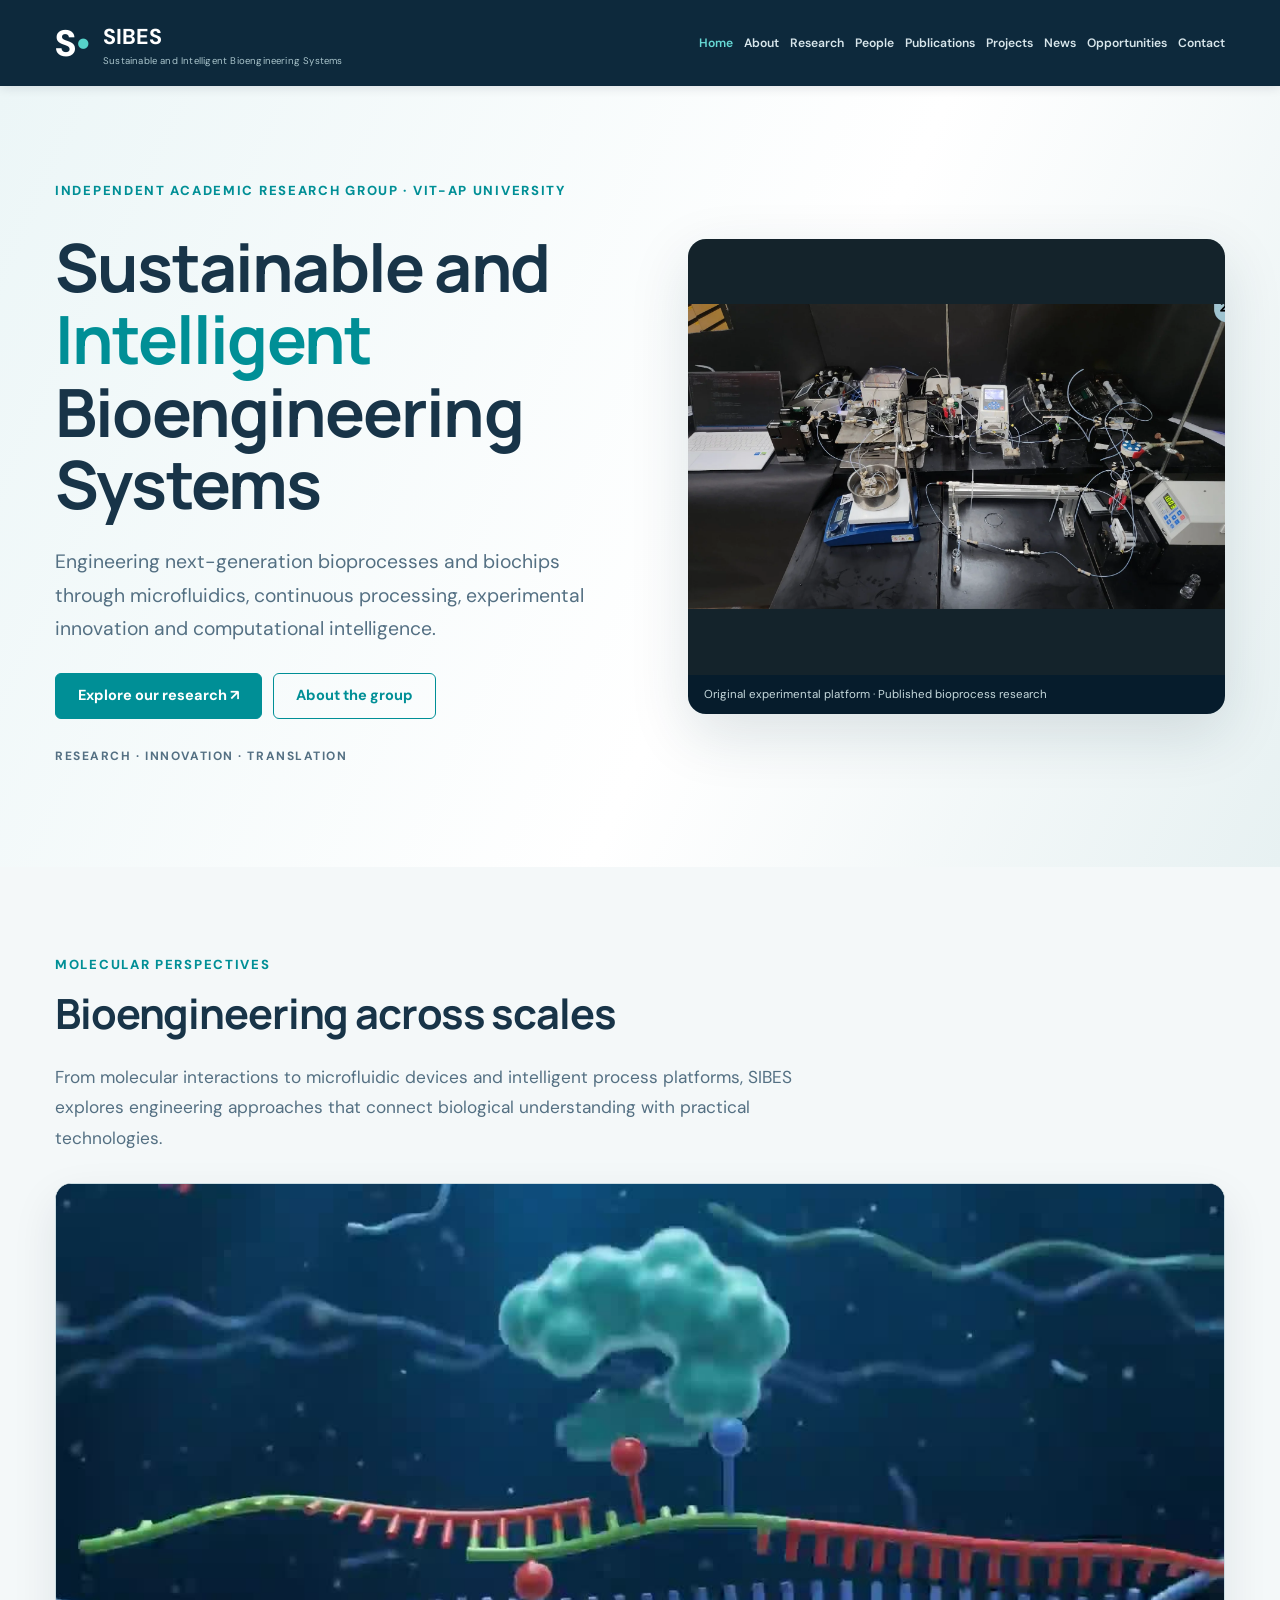
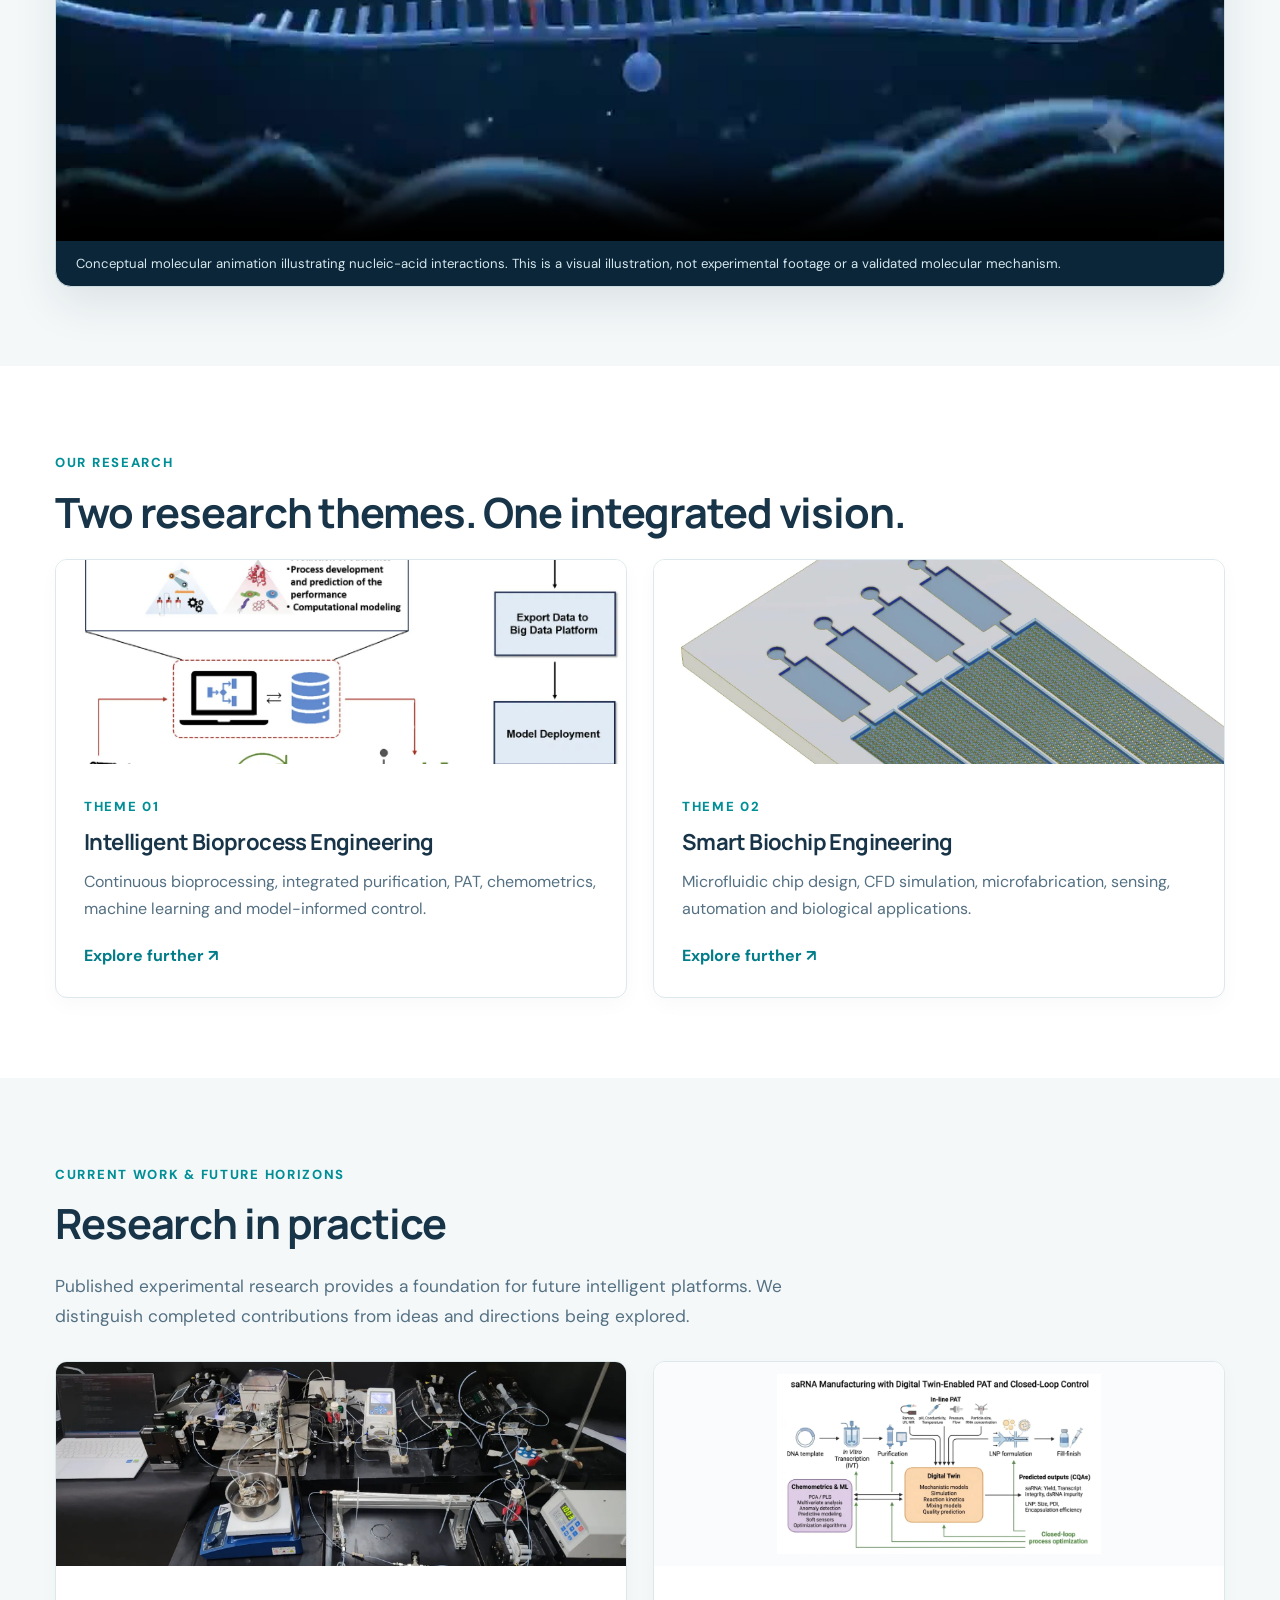
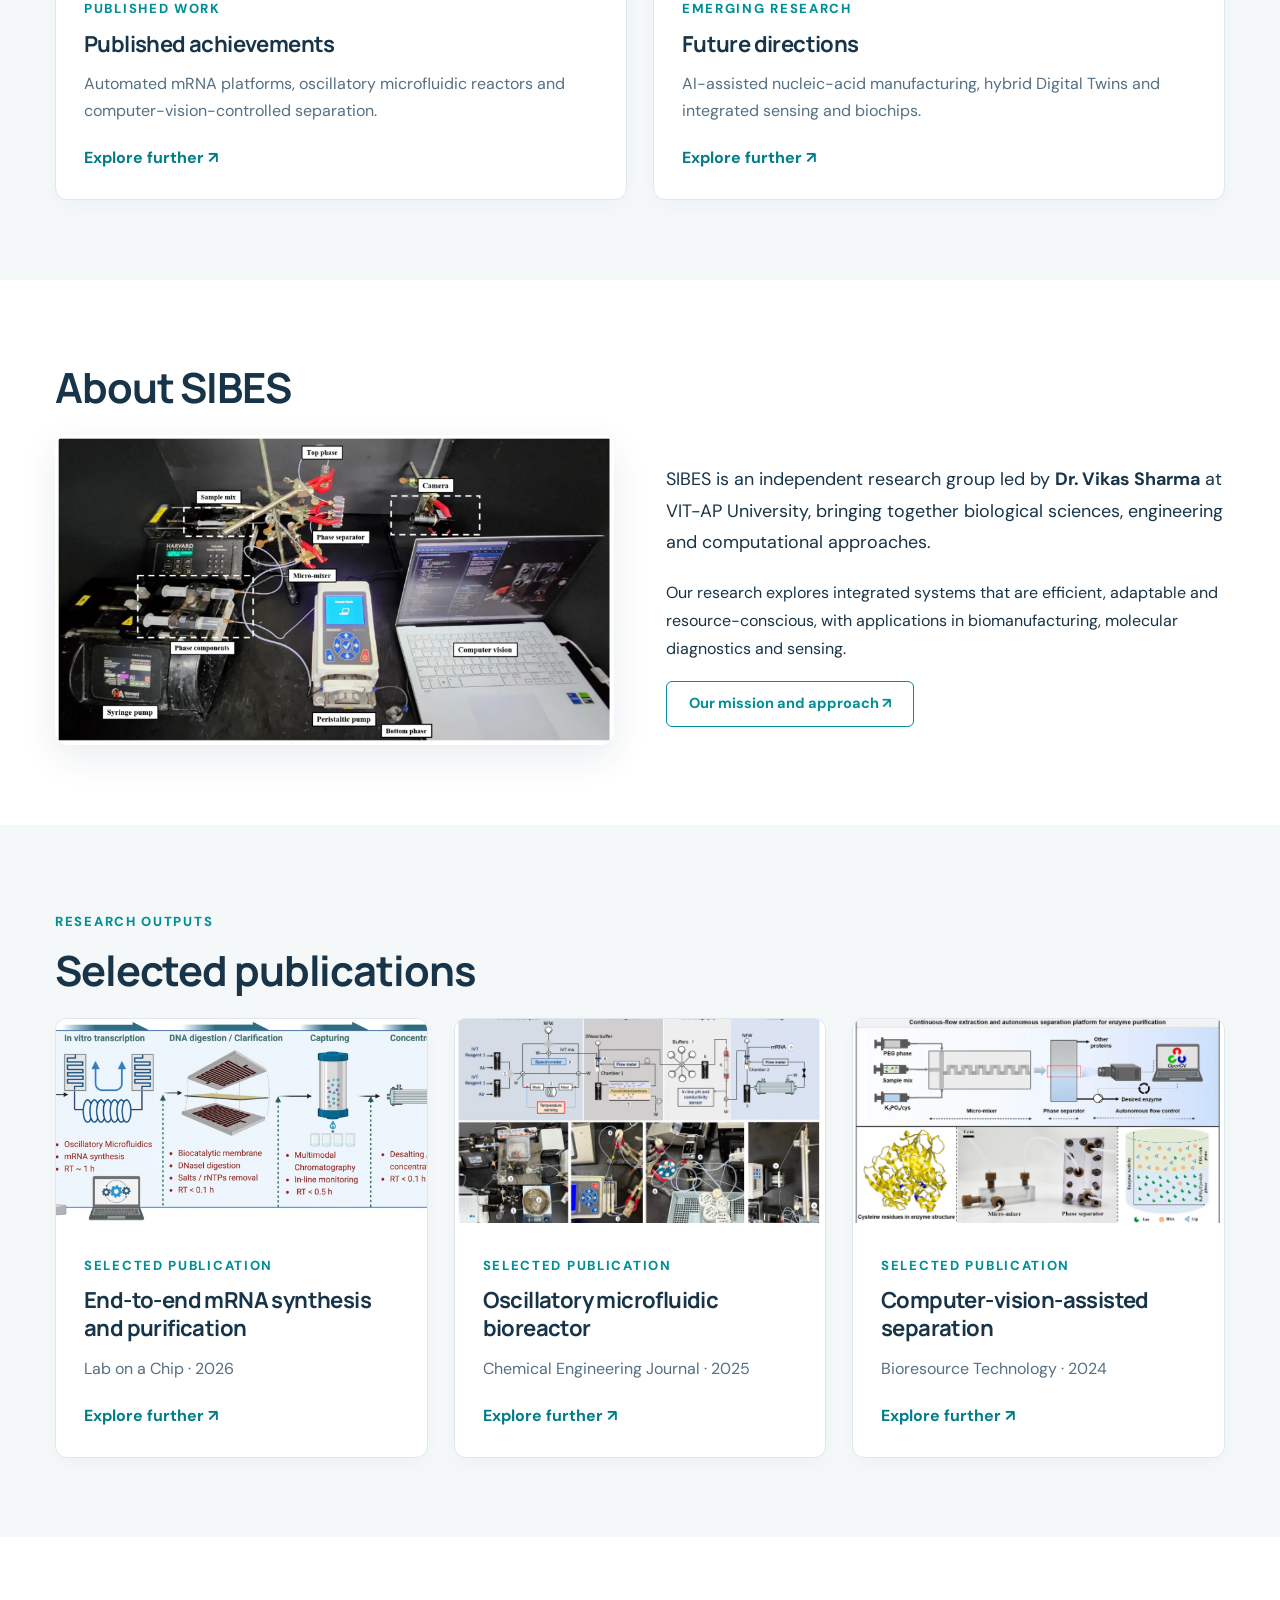
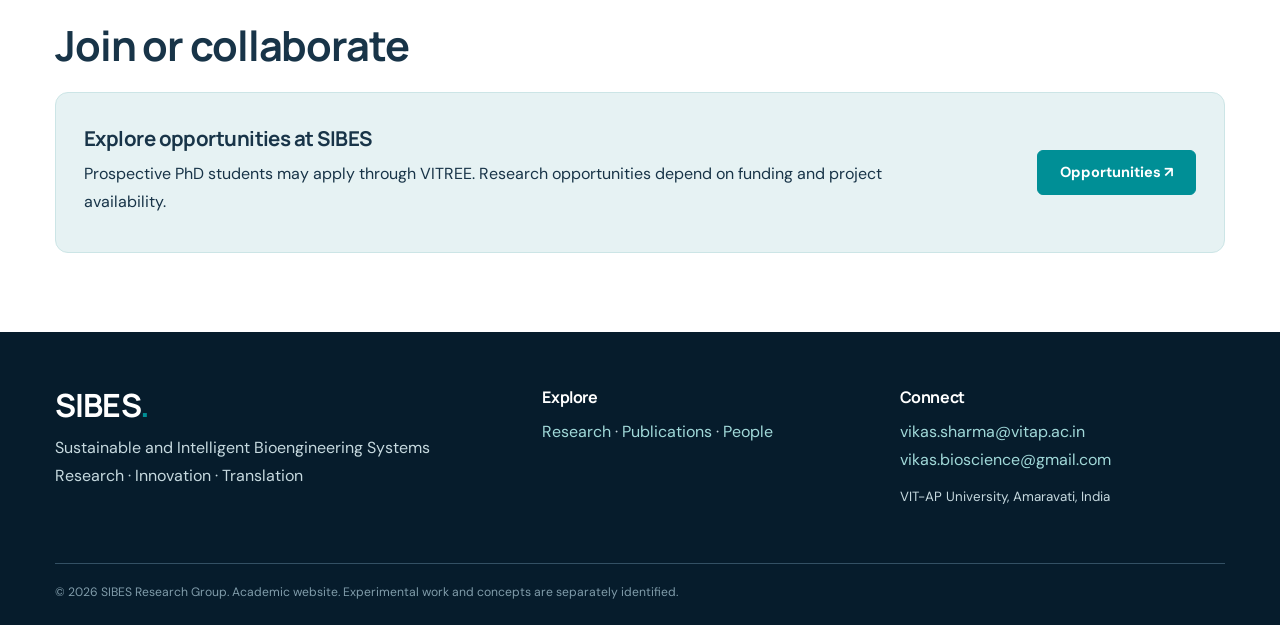
==== index.html @ 605e6f3e "Add SIBES research website" ====
<!DOCTYPE html>

<html lang="en"><head><meta charset="utf-8"/><meta content="width=device-width,initial-scale=1" name="viewport"/><meta content="SIBES research group homepage" name="description"/><meta content="#0d293c" name="theme-color"/><title>Home | SIBES</title><link href="styles.css" rel="stylesheet"/></head><body><header class="site-header"><div class="container top-nav"><a class="brand" href="index.html"><span class="symbol">S<span>•</span></span><span><b>SIBES</b><small>Sustainable and Intelligent Bioengineering Systems</small></span></a><button aria-controls="nav" aria-expanded="false" class="toggle" type="button">☰ <span class="sr-only">Menu</span></button><nav id="nav"><a class="active" href="index.html">Home</a><a class="" href="about.html">About</a><a class="" href="research.html">Research</a><a class="" href="people.html">People</a><a class="" href="publications.html">Publications</a><a class="" href="projects.html">Projects</a><a class="" href="news.html">News</a><a class="" href="opportunities.html">Opportunities</a><a class="" href="contact.html">Contact</a></nav></div></header><main><section class="hero"><div class="container hero-grid"><div><p class="eyebrow">Independent academic research group · VIT-AP University</p><h1>Sustainable and <span class="teal">Intelligent</span> Bioengineering Systems</h1><p class="lead">Engineering next-generation bioprocesses and biochips through microfluidics, continuous processing, experimental innovation and computational intelligence.</p><div class="actions"><a class="button" href="research.html">Explore our research ↗</a><a class="button outline" href="about.html">About the group</a></div><p class="microline">RESEARCH · INNOVATION · TRANSLATION</p></div><figure><img alt="Actual automated microfluidic mRNA manufacturing platform and laboratory equipment" loading="lazy" src="assets/original-experimental-platform.webp"/><figcaption>Original experimental platform · Published bioprocess research</figcaption></figure></div></section><section aria-labelledby="molecular-video-title" class="section video-section"><div class="container"><div class="video-copy"><p class="eyebrow">MOLECULAR PERSPECTIVES</p><h2 id="molecular-video-title">Bioengineering across scales</h2><p class="section-intro">From molecular interactions to microfluidic devices and intelligent process platforms, SIBES explores engineering approaches that connect biological understanding with practical technologies.</p></div><figure class="video-figure"><video aria-label="Molecular animation illustrating interacting nucleic-acid strands" autoplay="" controls="" loop="" muted="" playsinline="" poster="assets/sibes-video-poster.jpg" preload="metadata"><source src="assets/sibes-molecular-animation.mp4" type="video/mp4"/>Your browser does not support embedded video. <a href="assets/sibes-molecular-animation.mp4">Watch the video file</a>.</video><figcaption>Conceptual molecular animation illustrating nucleic-acid interactions. This is a visual illustration, not experimental footage or a validated molecular mechanism.</figcaption></figure></div></section><section class="section"><div class="container"><p class="eyebrow">OUR RESEARCH</p><h2>Two research themes. One integrated vision.</h2><div class="card-grid two"><article class="feature-card"><img alt="Real fabricated microfluidic mixing device for integrated processing" loading="lazy" src="assets/fabricated-mixer.webp"/><div class="pad"><span class="eyebrow">THEME 01</span><h3>Intelligent Bioprocess Engineering</h3><p>Continuous bioprocessing, integrated purification, PAT, chemometrics, machine learning and model-informed control.</p><a class="text-link" href="theme-bioprocess.html">Explore further ↗</a></div></article><article class="feature-card"><img alt="Smart Biochip Engineering" class="" loading="lazy" src="assets/cad-close.webp"/><div class="pad"><span class="eyebrow">THEME 02</span><h3>Smart Biochip Engineering</h3><p>Microfluidic chip design, CFD simulation, microfabrication, sensing, automation and biological applications.</p><a class="text-link" href="theme-biochip.html">Explore further ↗</a></div></article></div></div></section><section class="section"><div class="container"><p class="eyebrow">CURRENT WORK &amp; FUTURE HORIZONS</p><h2>Research in practice</h2><p class="section-intro">Published experimental research provides a foundation for future intelligent platforms. We distinguish completed contributions from ideas and directions being explored.</p><div class="card-grid two"><article class="feature-card"><img alt="Published achievements" class="" loading="lazy" src="assets/real-full.webp"/><div class="pad"><span class="eyebrow">PUBLISHED WORK</span><h3>Published achievements</h3><p>Automated mRNA platforms, oscillatory microfluidic reactors and computer-vision-controlled separation.</p><a class="text-link" href="projects.html#achievements">Explore further ↗</a></div></article><article class="feature-card"><img alt="Original research vision: nucleic acid manufacturing integrated with PAT, chemometrics and digital-twin modelling" loading="lazy" src="assets/research-direction-reference.webp"/><div class="pad"><span class="eyebrow">EMERGING RESEARCH</span><h3>Future directions</h3><p>AI-assisted nucleic-acid manufacturing, hybrid Digital Twins and integrated sensing and biochips.</p><a class="text-link" href="projects.html#directions">Explore further ↗</a></div></article></div></div></section><section class="section"><div class="container"><h2>About SIBES</h2><div class="split"><img alt="Authentic experimental integrated bioprocessing platform" class="" loading="lazy" src="assets/research-real.webp"/><div><p class="intro">SIBES is an independent research group led by <strong>Dr. Vikas Sharma</strong> at VIT-AP University, bringing together biological sciences, engineering and computational approaches.</p><p>Our research explores integrated systems that are efficient, adaptable and resource-conscious, with applications in biomanufacturing, molecular diagnostics and sensing.</p><a class="button outline" href="about.html">Our mission and approach ↗</a></div></div></div></section><section class="section"><div class="container"><p class="eyebrow">RESEARCH OUTPUTS</p><h2>Selected publications</h2><div class="card-grid three"><article class="feature-card"><img alt="End-to-end mRNA synthesis and purification" class="" loading="lazy" src="assets/paper-mrna.webp"/><div class="pad"><span class="eyebrow">SELECTED PUBLICATION</span><h3>End-to-end mRNA synthesis and purification</h3><p>Lab on a Chip · 2026</p><a class="text-link" href="publications.html">Explore further ↗</a></div></article><article class="feature-card"><img alt="Oscillatory microfluidic bioreactor" class="" loading="lazy" src="assets/paper-amo.webp"/><div class="pad"><span class="eyebrow">SELECTED PUBLICATION</span><h3>Oscillatory microfluidic bioreactor</h3><p>Chemical Engineering Journal · 2025</p><a class="text-link" href="publications.html">Explore further ↗</a></div></article><article class="feature-card"><img alt="Computer-vision-assisted separation" class="" loading="lazy" src="assets/paper-separation.webp"/><div class="pad"><span class="eyebrow">SELECTED PUBLICATION</span><h3>Computer-vision-assisted separation</h3><p>Bioresource Technology · 2024</p><a class="text-link" href="publications.html">Explore further ↗</a></div></article></div></div></section><section class="section"><div class="container"><h2>Join or collaborate</h2><div class="callout"><div><h3>Explore opportunities at SIBES</h3><p>Prospective PhD students may apply through VITREE. Research opportunities depend on funding and project availability.</p></div><a class="button" href="opportunities.html">Opportunities ↗</a></div></div></section></main><footer><div class="container footer-grid"><div><h2>SIBES<span class="teal">.</span></h2><p>Sustainable and Intelligent Bioengineering Systems<br/>Research · Innovation · Translation</p></div><div><h4>Explore</h4><p><a href="research.html">Research</a> · <a href="publications.html">Publications</a> · <a href="people.html">People</a></p></div><div><h4>Connect</h4><a href="mailto:vikas.sharma@vitap.ac.in">vikas.sharma@vitap.ac.in</a><br/><a href="mailto:vikas.bioscience@gmail.com">vikas.bioscience@gmail.com</a><p><small>VIT-AP University, Amaravati, India</small></p></div></div><div class="container legal">© 2026 SIBES Research Group. Academic website. Experimental work and concepts are separately identified.</div></footer><script src="script.js"></script></body></html>
---- styles.css ----
@import url('https://fonts.googleapis.com/css2?family=DM+Sans:wght@400;500;600;700&family=Manrope:wght@400;500;600;700;800&display=swap');
:root{--navy:#0d293c;--deep:#061c2c;--teal:#008f96;--aqua:#64d2d2;--ink:#183448;--mute:#547083;--line:#dce8ec;--cloud:#eef5f6;--paper:#fff}*{box-sizing:border-box}html{scroll-behavior:smooth}body{margin:0;background:white;color:var(--ink);font-family:'DM Sans',Arial,sans-serif;line-height:1.68}h1,h2,h3,h4{font-family:'Manrope',Arial,sans-serif;line-height:1.18;letter-spacing:-.035em}h1{font-size:clamp(2.65rem,5.2vw,5.5rem);margin:.45em 0 .36em}h2{font-size:clamp(2rem,3.25vw,3.4rem);margin:.1em 0 .65em}h3{font-size:1.28rem}p{margin:.5em 0 1.25em}a{color:#007d89;text-decoration:none}a:hover{text-decoration:underline}img{max-width:100%;display:block}figure{margin:0}.container{width:min(1170px,calc(100% - 44px));margin:auto}.teal{color:var(--teal)}.eyebrow{color:var(--teal);font-size:.75rem;letter-spacing:.15em;text-transform:uppercase;font-weight:800}.site-header{background:var(--navy);position:sticky;top:0;z-index:20;box-shadow:0 2px 10px #091f2e1c}.top-nav{display:flex;align-items:center;justify-content:space-between;gap:18px;min-height:80px}.brand{display:flex;align-items:center;gap:12px;color:#fff;white-space:nowrap}.brand b{font-size:1.35rem}.brand small{display:block;font-size:.54rem;letter-spacing:.1em;color:#aac5cc}.symbol{font-size:2.3rem;font-weight:800;line-height:1}.symbol span{color:#56d2c9}.top-nav nav{display:flex;align-items:center;gap:15px;flex-wrap:wrap}.top-nav nav a{color:#d8e6eb;font-size:.79rem;font-weight:600}.top-nav nav a:hover,.top-nav nav a.active{color:#67dad6;text-decoration:none}.toggle{display:none;background:transparent;color:white;border:1px solid #56707b;border-radius:5px;padding:5px 10px;font-size:1.2rem}.sr-only{position:absolute;clip:rect(0,0,0,0);width:1px;height:1px}.hero{padding:78px 0 82px;background:linear-gradient(115deg,#ecf6f7 0%,white 58%,#e7f1f2 100%)}.hero-grid{display:grid;grid-template-columns:1.08fr 1fr;align-items:center;gap:52px}.hero .lead{font-size:1.16rem;color:var(--mute)}.hero figure{border-radius:18px;overflow:hidden;box-shadow:0 20px 60px #10334722;background:#dce9eb}.hero figure img{width:100%;height:410px;object-fit:cover}.hero figcaption{background:var(--deep);color:#c5d8dc;font-size:.72rem;padding:10px 16px}.actions{display:flex;gap:11px;flex-wrap:wrap;margin:27px 0}.button{display:inline-block;background:var(--teal);border:1.5px solid var(--teal);color:#fff;padding:12px 22px;border-radius:6px;font-weight:700;font-size:.91rem}.button:hover{background:#08777c;color:white;text-decoration:none}.button.outline{background:transparent;color:var(--teal)}.microline{color:var(--mute);font-size:.75rem;letter-spacing:.13em;font-weight:700}.page-heading{padding:68px 0 75px;background:linear-gradient(115deg,#102e43,#0c4856);color:white}.page-heading .eyebrow{color:#78d5d4}.page-heading h1{max-width:990px;font-size:clamp(2.65rem,4.5vw,4.5rem);margin:.25em 0}.page-heading p{font-size:1.1rem;max-width:790px;color:#c9dde5}.section{padding:78px 0}.section:nth-of-type(even){background:#f4f8f9}.section-intro{font-size:1.1rem;max-width:840px;color:var(--mute);margin-top:-18px;margin-bottom:30px}.card-grid{display:grid;grid-template-columns:repeat(3,1fr);gap:23px}.card-grid.two{grid-template-columns:repeat(2,1fr)}.feature-card{border:1px solid var(--line);border-radius:12px;background:white;overflow:hidden;box-shadow:0 7px 20px #0d293c07;transition:transform .2s,box-shadow .2s}.feature-card:hover{transform:translateY(-2px);box-shadow:0 10px 25px #0d293c15}.feature-card>img{height:204px;width:100%;object-fit:cover;background:#dfecee}.feature-card .pad{padding:22px}.feature-card h3{margin:9px 0 9px}.feature-card p{color:var(--mute);font-size:.94rem}.text-link{font-weight:700}.split{display:grid;grid-template-columns:1fr 1fr;gap:43px;align-items:start}.split>img{width:100%;border-radius:14px;max-height:460px;object-fit:cover;box-shadow:0 12px 36px #102c4017}.intro{font-size:1.12rem;line-height:1.78}.flow{display:grid;grid-template-columns:repeat(5,minmax(0,1fr));gap:10px;margin:28px 0}.flow-step{background:#eaf4f5;border:1px solid #cde3e5;padding:18px 14px;border-radius:10px;min-height:167px}.flow-step span{display:block;color:var(--teal);font-size:1.35rem;font-weight:800}.flow-step strong{display:block;font-size:.91rem;line-height:1.3;margin:8px 0}.flow-step small{color:var(--mute);display:block;font-size:.77rem;line-height:1.45}.caption-note{font-size:.85rem;color:var(--mute)}.framework{border:1px solid #d5e9ea;border-radius:16px;background:white;padding:34px;max-width:1030px;margin:30px auto;text-align:center}.framework-head{background:var(--navy);color:white;padding:21px;border-radius:9px;font-size:1.15rem;font-weight:800}.framework-branches{display:grid;grid-template-columns:1fr 1fr;gap:18px;margin:22px 0 0}.framework-branches a{display:block;padding:23px;background:#eaf5f6;border-radius:9px;color:var(--ink);border:1px solid #d2e5e6}.framework-branches b,.framework-branches small,.framework-center small{display:block}.framework-branches small{color:var(--mute);font-size:.79rem;margin-top:6px}.framework-arrow{font-size:2rem;color:var(--teal);line-height:1.45}.framework-center{padding:18px;background:#e9f5f6;border:1px solid #c4e5e5;border-radius:8px;font-weight:800}.framework-center small{font-weight:400;color:var(--mute)}.framework-bottom{background:#dff1ed;padding:20px 10px;border-radius:8px;color:#155e60;font-weight:700}.framework-bottom span{color:#3aa4a5;padding:0 10px}.profile{display:grid;grid-template-columns:270px 1fr;gap:36px;align-items:start;padding:25px;background:#f1f7f7;border:1px solid var(--line);border-radius:14px}.profile>img{width:100%;border-radius:8px}.profile h3{font-size:2rem;margin:.3em 0}.role{font-weight:700;color:#416272}.publication{display:grid;grid-template-columns:300px 1fr;gap:25px;align-items:center;padding:25px 0;border-bottom:1px solid var(--line)}.publication>img{width:100%;height:200px;object-fit:contain;background:#f2f6f6;border-radius:9px}.publication h3{margin:.4em 0}.publication p{color:var(--mute)}.notice{margin:30px 0;background:#eef6f7;border-left:4px solid var(--teal);padding:20px;font-size:.9rem}.callout{background:#e6f2f3;border:1px solid #cce5e6;border-radius:13px;padding:28px;display:flex;justify-content:space-between;align-items:center;gap:24px}.callout h3{margin:.2em 0}.callout p{margin:.5em 0}.contact-grid{display:grid;grid-template-columns:1fr 1fr;gap:60px}footer{background:var(--deep);color:#c6d9df;padding:54px 0 22px}.footer-grid{display:grid;grid-template-columns:1.4fr 1fr 1fr;gap:32px}.footer-grid h2{font-size:2rem;color:white;margin:0}.footer-grid h4{color:white;margin:.1em 0 12px}.footer-grid a{color:#a1d9d9}.legal{border-top:1px solid #335064;margin-top:35px;padding-top:18px;font-size:.76rem;color:#809caa}@media(max-width:1020px){.top-nav nav{gap:9px}.top-nav nav a{font-size:.68rem}}@media(max-width:800px){.toggle{display:block}.top-nav nav{display:none;position:absolute;top:80px;left:0;right:0;background:var(--navy);padding:18px 24px;box-shadow:0 16px 22px #11263745;flex-direction:column;align-items:flex-start}.top-nav nav.open{display:flex}.top-nav nav a{font-size:1rem}.hero-grid,.split,.profile,.contact-grid{grid-template-columns:1fr}.hero figure img{height:310px}.card-grid,.card-grid.two{grid-template-columns:1fr 1fr}.flow{grid-template-columns:repeat(2,minmax(0,1fr))}.footer-grid{grid-template-columns:1fr 1fr}.publication{grid-template-columns:200px 1fr}}@media(max-width:550px){.container{width:min(100% - 30px,1170px)}.section{padding:50px 0}.hero{padding:44px 0}.card-grid,.card-grid.two,.framework-branches,.footer-grid,.publication{grid-template-columns:1fr}.publication>img{height:220px}.flow{grid-template-columns:1fr}.flow-step{min-height:auto}.callout{flex-direction:column;align-items:flex-start}.framework{padding:15px}.page-heading{padding:46px 0}}

/* Homepage molecular animation */
.video-section{background:#f0f6f8}.video-copy{max-width:760px}.video-copy .section-intro{max-width:760px}.video-figure{margin:26px 0 0;background:#0b2539;border:1px solid #cbdce1;border-radius:16px;overflow:hidden;box-shadow:0 18px 45px #0b253918}.video-figure video{display:block;width:100%;height:auto;aspect-ratio:16/9;background:#082034;object-fit:contain}.video-figure figcaption{padding:12px 20px;color:#d5e8ed;font-size:.82rem;line-height:1.6}

/* V2 refinement: clear, responsive technical diagrams and uncropped portrait faces */
.brand{white-space:normal;min-width:255px}.brand small{max-width:255px;font-size:.62rem;line-height:1.35;letter-spacing:.012em}.top-nav{gap:12px}.top-nav nav{gap:11px}.top-nav nav a{font-size:.76rem}
.feature-card>img[src$=".svg"]{object-fit:contain;padding:10px;background:#f6fbfc}.hero figure img[src$=".svg"]{object-fit:contain;background:#f6fbfc}.split>img[src$=".svg"]{object-fit:contain;max-height:none;background:#f6fbfc;box-shadow:none}.feature-card:has(img[src*="raman.webp"]) img,.feature-card:has(img[src*="shraddha.webp"]) img,.feature-card:has(img[src*="digvijay.webp"]) img,.feature-card:has(img[src*="vasanth.webp"]) img,.feature-card:has(img[src*="kim.webp"]) img,.feature-card:has(img[src*="lee.webp"]) img{object-fit:cover;object-position:center 18%;background:#eef4f6;height:320px;padding:0}.profile>img{object-fit:cover;object-position:center 12%;background:#eaf1f3;max-height:430px;min-height:360px;border:1px solid #d7e4e8}.diagram-image{width:100%;height:320px;object-fit:contain;background:#f8fbfc;padding:12px}@media(max-width:1050px){.top-nav nav{gap:7px}.top-nav nav a{font-size:.69rem}}@media(max-width:800px){.brand small{max-width:270px}}

/* Review refinement: original imagery, legible diagrams, no generated artwork */
.flow{grid-template-columns:repeat(auto-fit,minmax(205px,1fr));gap:16px}
.flow-step{min-height:190px;padding:24px 22px}
.flow-step strong{font-size:1.22rem;line-height:1.35}
.flow-step small{font-size:1rem;line-height:1.6}
.framework-head{font-size:1.4rem}.framework-branches a{font-size:1.12rem}
.framework-branches small,.framework-center small{font-size:.98rem}
.hero figure img{object-fit:contain;background:#14232b}
.feature-card>img[src$="research-direction-reference.webp"]{object-fit:contain;background:#f9fbfc;padding:12px}
.original-research-figure{margin:24px 0 40px;background:#f7fafb;border:1px solid #dbeaec;padding:18px;border-radius:14px}
.original-research-figure img{display:block;width:100%;height:auto;object-fit:contain}
.original-research-figure figcaption{font-size:.91rem;color:#547083;margin-top:12px}
@media(max-width:800px){.flow{grid-template-columns:repeat(2,minmax(0,1fr))}}
@media(max-width:550px){.flow{grid-template-columns:1fr}.hero figure img{height:auto;min-height:210px}}

.project-figure-grid{display:grid;grid-template-columns:1.15fr .85fr;gap:24px;align-items:start;margin-top:22px}.mini-figure-card{background:white;border:1px solid var(--line);border-radius:12px;overflow:hidden;box-shadow:0 7px 20px #0d293c07}.mini-figure-card img{width:100%;height:100%;object-fit:contain;background:#f8fbfc;padding:14px}.mini-figure-card .pad{padding:18px}.mini-figure-card h3{margin:.2em 0 .5em;font-size:1.18rem}.mini-figure-card p{color:var(--mute);font-size:.94rem}.original-research-figure{background:white;border:1px solid var(--line);border-radius:14px;overflow:hidden;box-shadow:0 7px 20px #0d293c07}.original-research-figure img{width:100%;height:auto;max-height:560px;object-fit:contain;background:#f9fbfc;padding:10px}.original-research-figure figcaption{padding:14px 18px;color:var(--mute);font-size:.9rem}.feature-card>img[src$="mrna-construct-reference.webp"],.feature-card>img[src$="future-directions.svg"],.feature-card>img[src$="phd-research-pathways.svg"]{object-fit:contain;background:#f8fbfc;padding:12px}.feature-card.tight-copy .pad{padding-top:18px}.feature-card.tight-copy h3{font-size:1.5rem;line-height:1.2}.feature-card.tight-copy p{font-size:.98rem;line-height:1.65}@media(max-width:800px){.project-figure-grid{grid-template-columns:1fr}.diagram-image{height:260px}.feature-card:has(img[src*="raman.webp"]) img,.feature-card:has(img[src*="shraddha.webp"]) img,.feature-card:has(img[src*="digvijay.webp"]) img,.feature-card:has(img[src*="vasanth.webp"]) img,.feature-card:has(img[src*="kim.webp"]) img,.feature-card:has(img[src*="lee.webp"]) img{height:280px}}


/* SIBES V2: typography, whitespace and responsive refinements */
:root{--content-narrow:75ch}
body{font-size:16px;line-height:1.7;-webkit-font-smoothing:antialiased;text-rendering:optimizeLegibility}
h1,h2,h3,h4{overflow-wrap:break-word;letter-spacing:-.027em}
h1{line-height:1.09}h2{line-height:1.2;margin-bottom:.56em}h3{line-height:1.28}
p{max-width:var(--content-narrow);line-height:1.75;margin:.6em 0 1.12em}
.section{padding:clamp(56px,6.2vw,86px) 0}
.section>.container>h2{margin-bottom:.52em}
.section-intro{margin-top:0;line-height:1.75;max-width:800px;font-size:1.08rem}
.intro{font-size:1.12rem;line-height:1.76}
.eyebrow{font-size:.82rem;letter-spacing:.13em;line-height:1.5}
.page-heading{padding:clamp(58px,7vw,84px) 0}
.page-heading h1{max-width:1000px;line-height:1.09}
.page-heading p{font-size:1.18rem;line-height:1.65}
.hero{padding:clamp(54px,6.8vw,90px) 0}
.hero-grid{gap:clamp(28px,4.2vw,62px)}
.hero .lead{font-size:1.21rem;line-height:1.75;max-width:640px}
.hero figure img{height:clamp(340px,34vw,470px)}
.card-grid{gap:clamp(18px,2vw,28px)}
.feature-card .pad{padding:clamp(22px,2.25vw,28px)}
.feature-card h3{font-size:1.38rem;margin:8px 0 12px}
.feature-card p{font-size:1rem;line-height:1.7;margin:.3em 0 1em}
.feature-card .text-link{display:inline-block;margin-top:4px}
.split{gap:clamp(28px,4vw,54px);align-items:center}
.flow{gap:14px;margin:30px 0}
.flow-step{min-height:175px;padding:21px 17px}
.flow-step strong{font-size:1.13rem;letter-spacing:-.015em}
.flow-step small{font-size:.94rem;line-height:1.6}
.framework{padding:clamp(22px,3.4vw,40px)}
.profile{gap:clamp(24px,3.5vw,44px);padding:clamp(22px,3vw,34px)}
.profile h3{font-size:clamp(1.65rem,2.6vw,2.2rem)}
.profile>img{width:100%;height:360px;min-height:0;max-height:none;object-fit:cover;object-position:center 12%}
.publication{gap:clamp(22px,3vw,34px);padding:30px 0}
.publication h3{font-size:1.36rem}
.button{line-height:1.35;min-height:44px;display:inline-flex;align-items:center;justify-content:center}
.top-nav{min-height:86px}
.top-nav nav a{padding:8px 0;white-space:nowrap}
.brand{flex-shrink:0}
.brand small{font-size:.60rem;letter-spacing:.02em;line-height:1.25;white-space:normal;max-width:295px}
.toggle{min-width:45px;min-height:45px;cursor:pointer}
a:focus-visible,button:focus-visible{outline:3px solid #49c9ce;outline-offset:3px}
.video-figure video{max-height:700px}
.original-research-figure img{max-height:none;object-fit:contain}
/* Larger presentation of the Theme 2 explanatory illustration; no tiny thumbnail. */
.feature-card>img.diagram-image{height:310px;object-fit:contain;padding:5px;background:#f7fbfc}
/* Portraits occupy the full card width without internal whitespace. */
.feature-card:has(img[src*="raman.webp"]) img,
.feature-card:has(img[src*="shraddha.webp"]) img,
.feature-card:has(img[src*="digvijay.webp"]) img,
.feature-card:has(img[src*="vasanth.webp"]) img,
.feature-card:has(img[src*="kim.webp"]) img,
.feature-card:has(img[src*="lee.webp"]) img{height:350px;width:100%;padding:0;object-fit:cover;object-position:center 15%}
@media(max-width:1120px){
  .top-nav{min-height:82px;gap:12px}
  .brand small{max-width:240px}
  .top-nav nav{gap:9px}
  .top-nav nav a{font-size:.73rem}
}
@media(max-width:950px){
  .toggle{display:block;flex-shrink:0}
  .top-nav nav{display:none;position:absolute;top:100%;left:0;right:0;background:#0d293c;padding:14px max(22px,calc((100% - 1170px)/2));box-shadow:0 18px 25px #041d2a40;flex-direction:column;align-items:stretch;gap:0}
  .top-nav nav.open{display:flex}
  .top-nav nav a{display:block;font-size:1rem;padding:13px 10px;border-bottom:1px solid #ffffff1a;min-height:45px}
  .hero-grid{grid-template-columns:1fr 1fr;gap:26px}
  .hero figure img{height:340px}
  .card-grid{grid-template-columns:repeat(2,minmax(0,1fr))}
  .flow{grid-template-columns:repeat(2,minmax(0,1fr))}
  .feature-card>img.diagram-image{height:280px}
}
@media(max-width:700px){
  .container{width:calc(100% - 36px)}
  .hero-grid,.split,.profile,.contact-grid,.publication{grid-template-columns:1fr}
  .hero{padding:48px 0 52px}
  .hero h1{font-size:clamp(2.6rem,9vw,4rem)}
  .hero figure img{height:auto;aspect-ratio:16/10;object-fit:cover}
  .section{padding:54px 0}
  .page-heading{padding:50px 0 55px}
  .page-heading h1{font-size:clamp(2.35rem,8vw,3.4rem)}
  .page-heading p{font-size:1.07rem}
  .card-grid,.card-grid.two{grid-template-columns:1fr}
  .feature-card>img{height:230px}
  .feature-card>img.diagram-image{height:auto;max-height:320px;min-height:200px}
  .feature-card:has(img[src*="raman.webp"]) img,
  .feature-card:has(img[src*="shraddha.webp"]) img,
  .feature-card:has(img[src*="digvijay.webp"]) img,
  .feature-card:has(img[src*="vasanth.webp"]) img,
  .feature-card:has(img[src*="kim.webp"]) img,
  .feature-card:has(img[src*="lee.webp"]) img{height:clamp(300px,72vw,440px)}
  .profile>img{height:auto;max-height:460px;width:100%;object-fit:contain;background:#edf3f5}
  .flow{grid-template-columns:1fr;gap:12px}
  .flow-step{min-height:0;padding:20px 22px}
  .flow-step strong{font-size:1.2rem}
  .flow-step small{font-size:1rem}
  .framework-branches,.footer-grid,.publication,.project-figure-grid{grid-template-columns:1fr}
  .publication>img{height:auto;max-height:250px;object-fit:contain}
  .callout{flex-direction:column;align-items:flex-start}
  .callout .button{width:100%}
  .actions .button{flex:1 1 185px}
  .video-figure figcaption{font-size:.89rem}
}
@media(max-width:390px){
  .container{width:calc(100% - 28px)}
  .brand{gap:7px}
  .brand b{font-size:1.18rem}
  .brand small{font-size:.53rem;max-width:185px}
  .symbol{font-size:2rem}
  .hero h1{font-size:2.35rem}
  h2{font-size:2rem}
  .feature-card .pad{padding:20px}
}
@media(prefers-reduced-motion:reduce){html{scroll-behavior:auto}.feature-card{transition:none}}
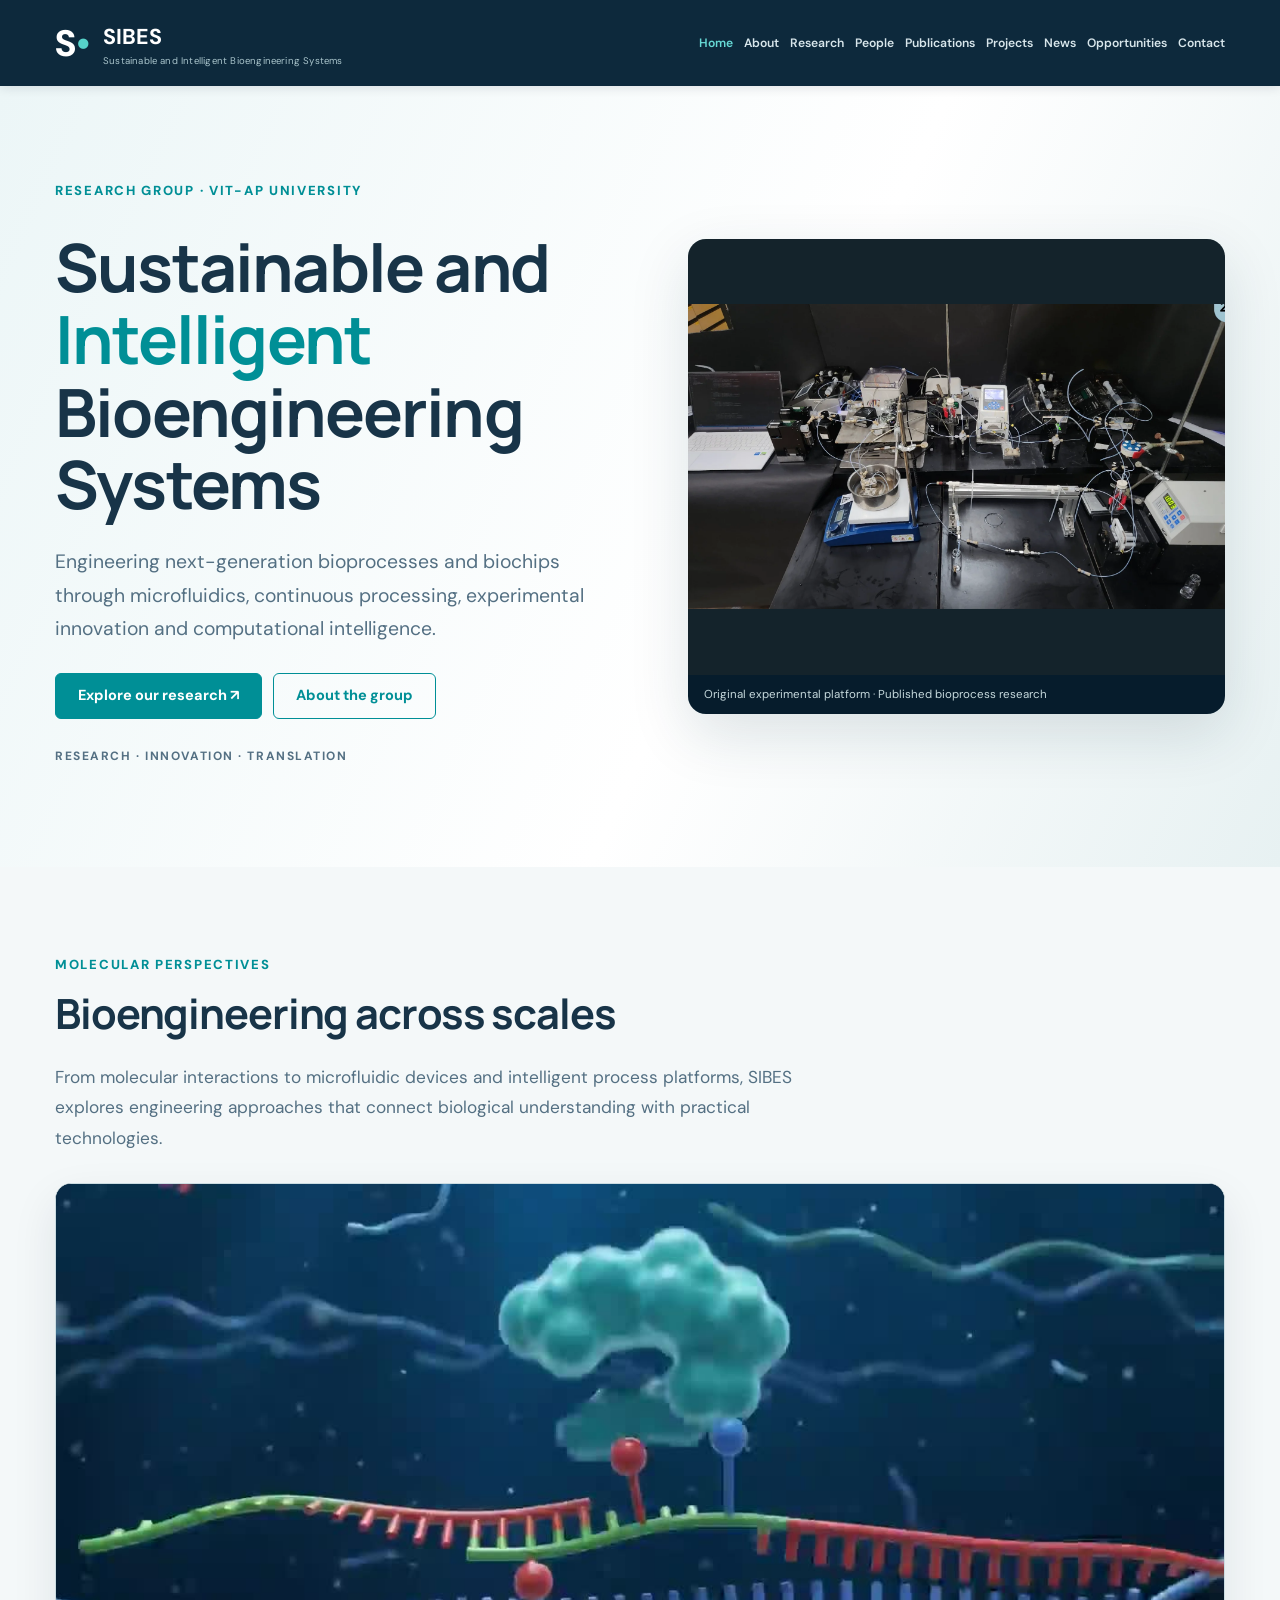
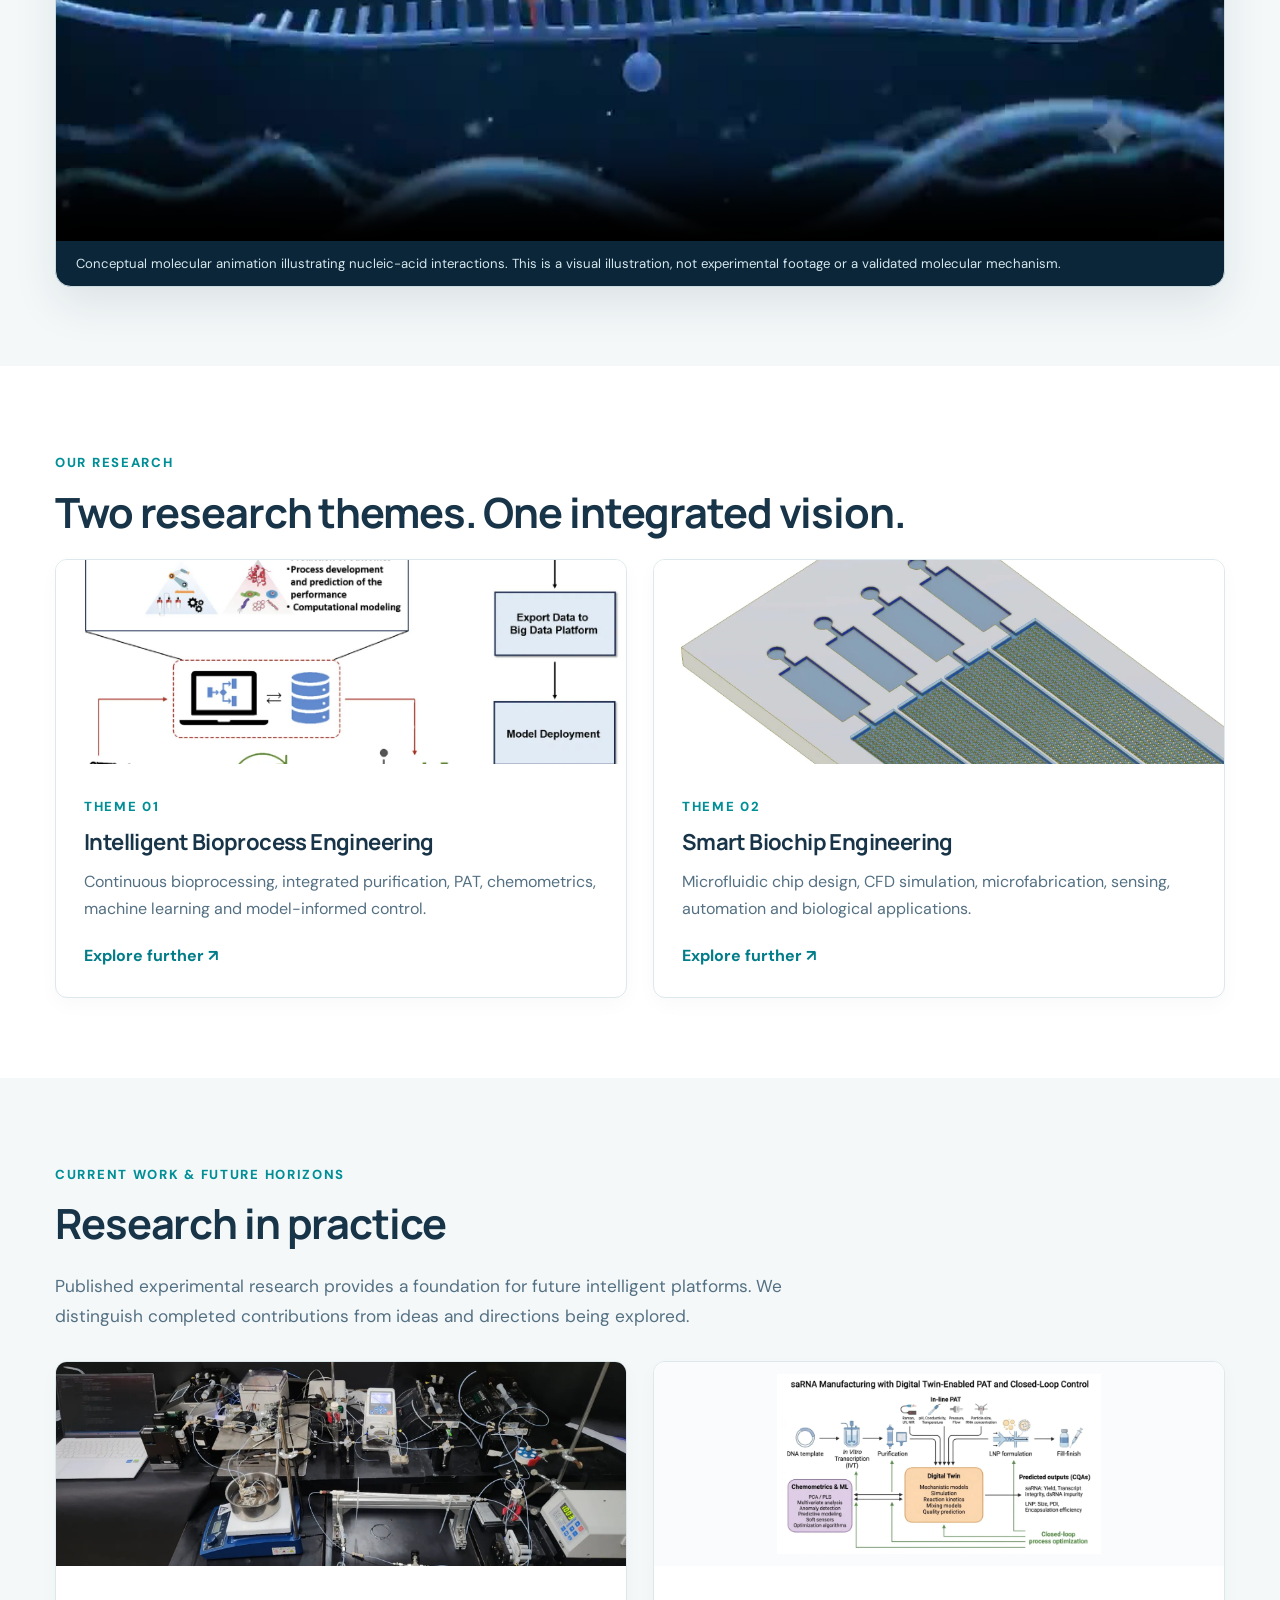
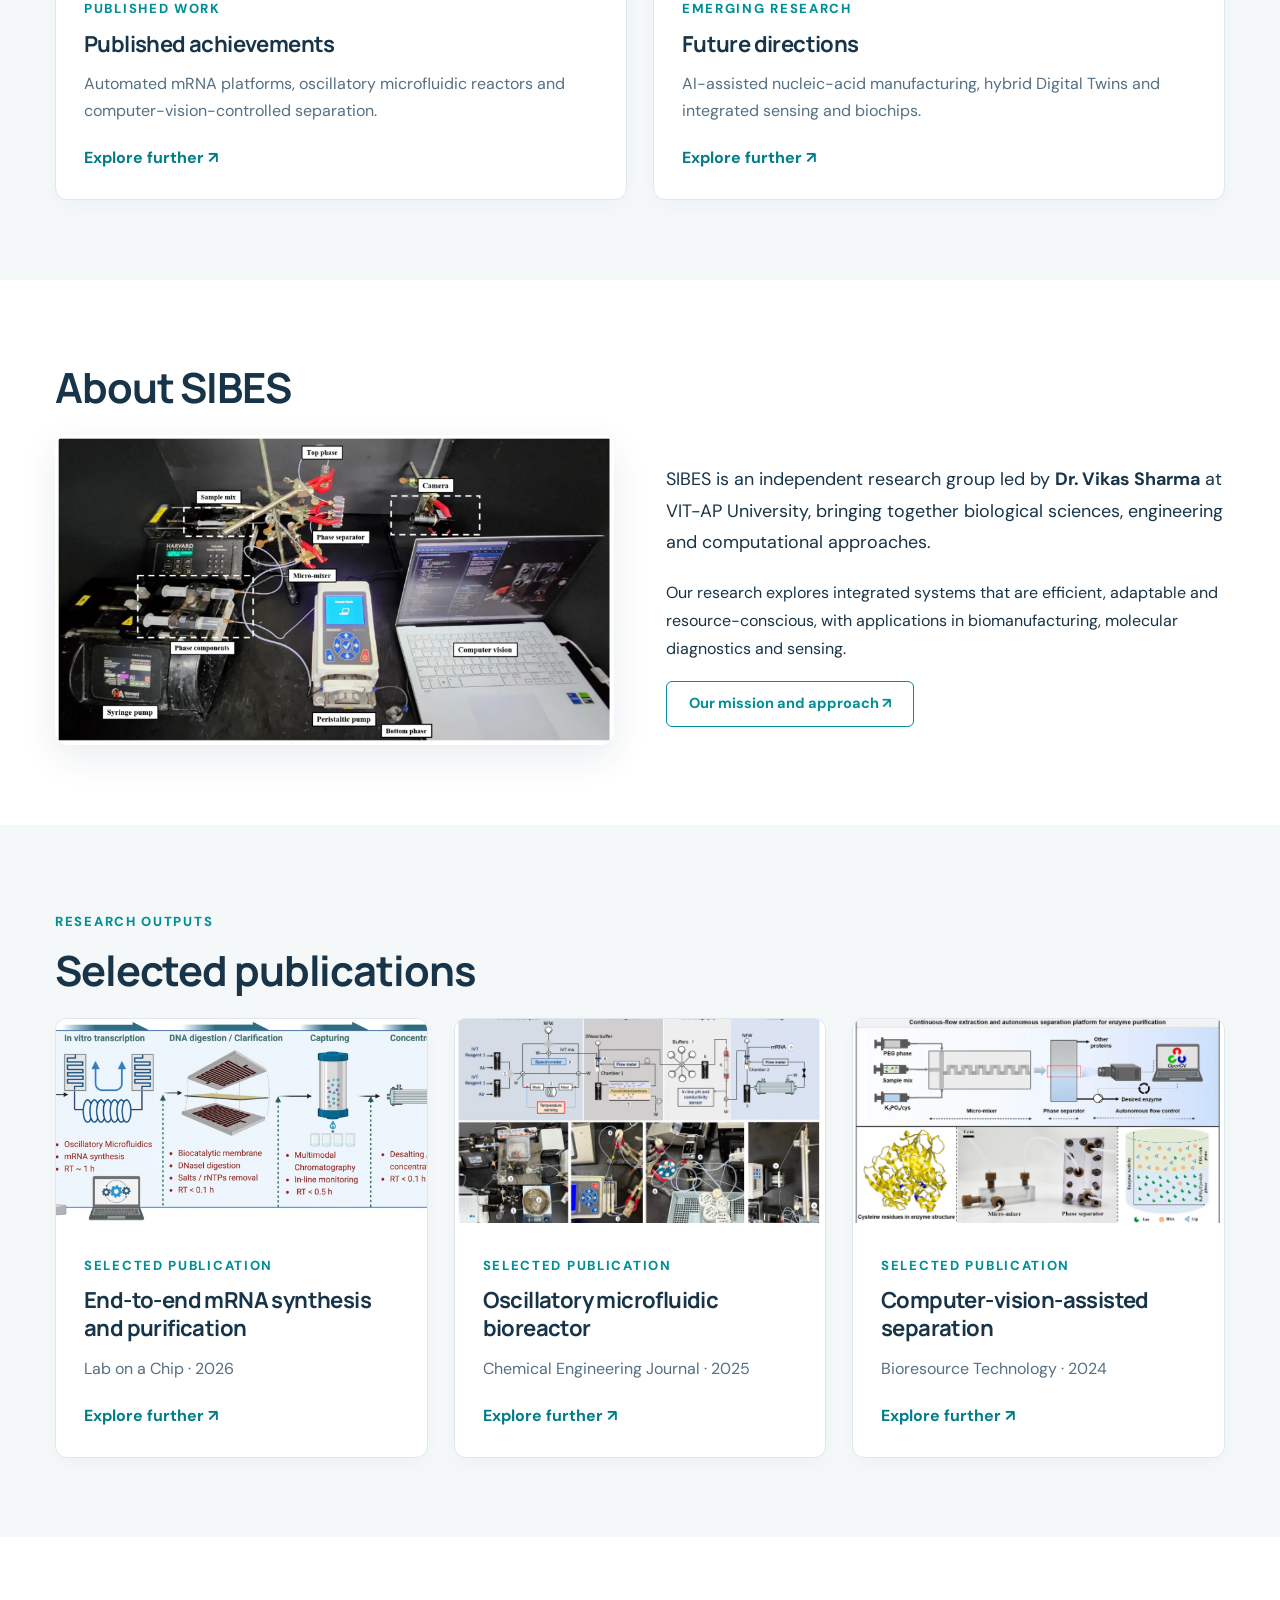
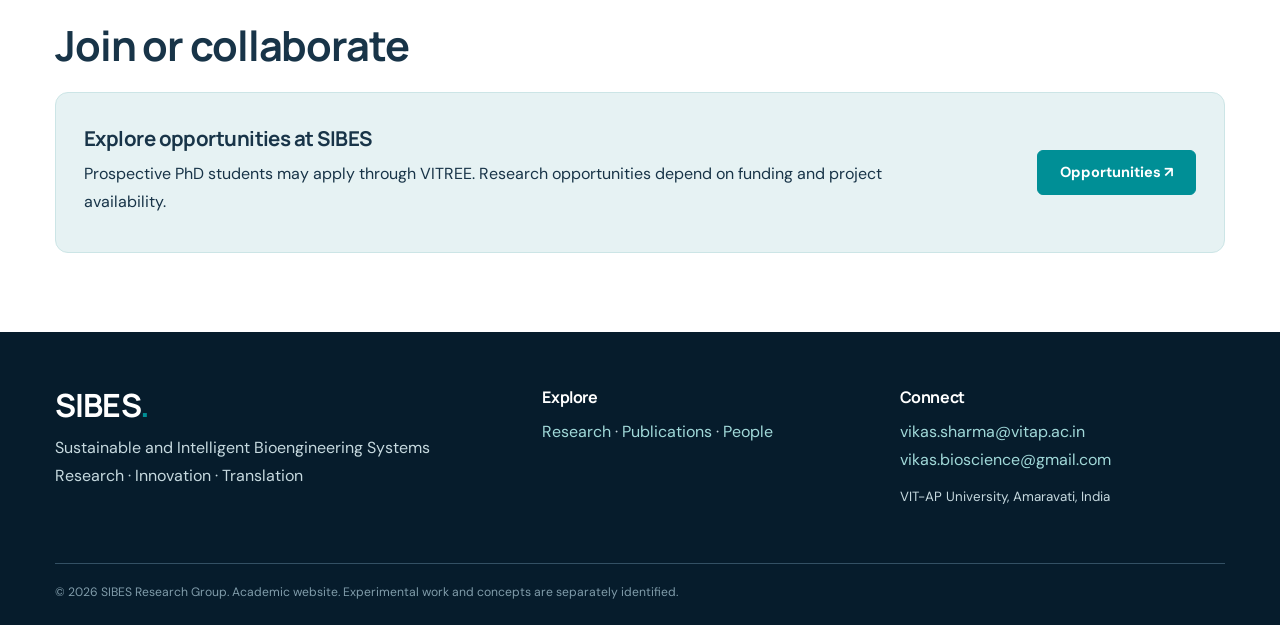
==== commit f4576ecf: "Independent to Only RG" ====
--- a/index.html
+++ b/index.html
@@ -1,3 +1,205 @@
 <!DOCTYPE html>
 
-<html lang="en"><head><meta charset="utf-8"/><meta content="width=device-width,initial-scale=1" name="viewport"/><meta content="SIBES research group homepage" name="description"/><meta content="#0d293c" name="theme-color"/><title>Home | SIBES</title><link href="styles.css" rel="stylesheet"/></head><body><header class="site-header"><div class="container top-nav"><a class="brand" href="index.html"><span class="symbol">S<span>•</span></span><span><b>SIBES</b><small>Sustainable and Intelligent Bioengineering Systems</small></span></a><button aria-controls="nav" aria-expanded="false" class="toggle" type="button">☰ <span class="sr-only">Menu</span></button><nav id="nav"><a class="active" href="index.html">Home</a><a class="" href="about.html">About</a><a class="" href="research.html">Research</a><a class="" href="people.html">People</a><a class="" href="publications.html">Publications</a><a class="" href="projects.html">Projects</a><a class="" href="news.html">News</a><a class="" href="opportunities.html">Opportunities</a><a class="" href="contact.html">Contact</a></nav></div></header><main><section class="hero"><div class="container hero-grid"><div><p class="eyebrow">Independent academic research group · VIT-AP University</p><h1>Sustainable and <span class="teal">Intelligent</span> Bioengineering Systems</h1><p class="lead">Engineering next-generation bioprocesses and biochips through microfluidics, continuous processing, experimental innovation and computational intelligence.</p><div class="actions"><a class="button" href="research.html">Explore our research ↗</a><a class="button outline" href="about.html">About the group</a></div><p class="microline">RESEARCH · INNOVATION · TRANSLATION</p></div><figure><img alt="Actual automated microfluidic mRNA manufacturing platform and laboratory equipment" loading="lazy" src="assets/original-experimental-platform.webp"/><figcaption>Original experimental platform · Published bioprocess research</figcaption></figure></div></section><section aria-labelledby="molecular-video-title" class="section video-section"><div class="container"><div class="video-copy"><p class="eyebrow">MOLECULAR PERSPECTIVES</p><h2 id="molecular-video-title">Bioengineering across scales</h2><p class="section-intro">From molecular interactions to microfluidic devices and intelligent process platforms, SIBES explores engineering approaches that connect biological understanding with practical technologies.</p></div><figure class="video-figure"><video aria-label="Molecular animation illustrating interacting nucleic-acid strands" autoplay="" controls="" loop="" muted="" playsinline="" poster="assets/sibes-video-poster.jpg" preload="metadata"><source src="assets/sibes-molecular-animation.mp4" type="video/mp4"/>Your browser does not support embedded video. <a href="assets/sibes-molecular-animation.mp4">Watch the video file</a>.</video><figcaption>Conceptual molecular animation illustrating nucleic-acid interactions. This is a visual illustration, not experimental footage or a validated molecular mechanism.</figcaption></figure></div></section><section class="section"><div class="container"><p class="eyebrow">OUR RESEARCH</p><h2>Two research themes. One integrated vision.</h2><div class="card-grid two"><article class="feature-card"><img alt="Real fabricated microfluidic mixing device for integrated processing" loading="lazy" src="assets/fabricated-mixer.webp"/><div class="pad"><span class="eyebrow">THEME 01</span><h3>Intelligent Bioprocess Engineering</h3><p>Continuous bioprocessing, integrated purification, PAT, chemometrics, machine learning and model-informed control.</p><a class="text-link" href="theme-bioprocess.html">Explore further ↗</a></div></article><article class="feature-card"><img alt="Smart Biochip Engineering" class="" loading="lazy" src="assets/cad-close.webp"/><div class="pad"><span class="eyebrow">THEME 02</span><h3>Smart Biochip Engineering</h3><p>Microfluidic chip design, CFD simulation, microfabrication, sensing, automation and biological applications.</p><a class="text-link" href="theme-biochip.html">Explore further ↗</a></div></article></div></div></section><section class="section"><div class="container"><p class="eyebrow">CURRENT WORK &amp; FUTURE HORIZONS</p><h2>Research in practice</h2><p class="section-intro">Published experimental research provides a foundation for future intelligent platforms. We distinguish completed contributions from ideas and directions being explored.</p><div class="card-grid two"><article class="feature-card"><img alt="Published achievements" class="" loading="lazy" src="assets/real-full.webp"/><div class="pad"><span class="eyebrow">PUBLISHED WORK</span><h3>Published achievements</h3><p>Automated mRNA platforms, oscillatory microfluidic reactors and computer-vision-controlled separation.</p><a class="text-link" href="projects.html#achievements">Explore further ↗</a></div></article><article class="feature-card"><img alt="Original research vision: nucleic acid manufacturing integrated with PAT, chemometrics and digital-twin modelling" loading="lazy" src="assets/research-direction-reference.webp"/><div class="pad"><span class="eyebrow">EMERGING RESEARCH</span><h3>Future directions</h3><p>AI-assisted nucleic-acid manufacturing, hybrid Digital Twins and integrated sensing and biochips.</p><a class="text-link" href="projects.html#directions">Explore further ↗</a></div></article></div></div></section><section class="section"><div class="container"><h2>About SIBES</h2><div class="split"><img alt="Authentic experimental integrated bioprocessing platform" class="" loading="lazy" src="assets/research-real.webp"/><div><p class="intro">SIBES is an independent research group led by <strong>Dr. Vikas Sharma</strong> at VIT-AP University, bringing together biological sciences, engineering and computational approaches.</p><p>Our research explores integrated systems that are efficient, adaptable and resource-conscious, with applications in biomanufacturing, molecular diagnostics and sensing.</p><a class="button outline" href="about.html">Our mission and approach ↗</a></div></div></div></section><section class="section"><div class="container"><p class="eyebrow">RESEARCH OUTPUTS</p><h2>Selected publications</h2><div class="card-grid three"><article class="feature-card"><img alt="End-to-end mRNA synthesis and purification" class="" loading="lazy" src="assets/paper-mrna.webp"/><div class="pad"><span class="eyebrow">SELECTED PUBLICATION</span><h3>End-to-end mRNA synthesis and purification</h3><p>Lab on a Chip · 2026</p><a class="text-link" href="publications.html">Explore further ↗</a></div></article><article class="feature-card"><img alt="Oscillatory microfluidic bioreactor" class="" loading="lazy" src="assets/paper-amo.webp"/><div class="pad"><span class="eyebrow">SELECTED PUBLICATION</span><h3>Oscillatory microfluidic bioreactor</h3><p>Chemical Engineering Journal · 2025</p><a class="text-link" href="publications.html">Explore further ↗</a></div></article><article class="feature-card"><img alt="Computer-vision-assisted separation" class="" loading="lazy" src="assets/paper-separation.webp"/><div class="pad"><span class="eyebrow">SELECTED PUBLICATION</span><h3>Computer-vision-assisted separation</h3><p>Bioresource Technology · 2024</p><a class="text-link" href="publications.html">Explore further ↗</a></div></article></div></div></section><section class="section"><div class="container"><h2>Join or collaborate</h2><div class="callout"><div><h3>Explore opportunities at SIBES</h3><p>Prospective PhD students may apply through VITREE. Research opportunities depend on funding and project availability.</p></div><a class="button" href="opportunities.html">Opportunities ↗</a></div></div></section></main><footer><div class="container footer-grid"><div><h2>SIBES<span class="teal">.</span></h2><p>Sustainable and Intelligent Bioengineering Systems<br/>Research · Innovation · Translation</p></div><div><h4>Explore</h4><p><a href="research.html">Research</a> · <a href="publications.html">Publications</a> · <a href="people.html">People</a></p></div><div><h4>Connect</h4><a href="mailto:vikas.sharma@vitap.ac.in">vikas.sharma@vitap.ac.in</a><br/><a href="mailto:vikas.bioscience@gmail.com">vikas.bioscience@gmail.com</a><p><small>VIT-AP University, Amaravati, India</small></p></div></div><div class="container legal">© 2026 SIBES Research Group. Academic website. Experimental work and concepts are separately identified.</div></footer><script src="script.js"></script></body></html>+<html lang="en">
+
+<head>
+    <meta charset="utf-8" />
+    <meta content="width=device-width,initial-scale=1" name="viewport" />
+    <meta content="SIBES research group homepage" name="description" />
+    <meta content="#0d293c" name="theme-color" />
+    <title>Home | SIBES</title>
+    <link href="styles.css" rel="stylesheet" />
+</head>
+
+<body>
+    <header class="site-header">
+        <div class="container top-nav"><a class="brand" href="index.html"><span
+                    class="symbol">S<span>•</span></span><span><b>SIBES</b><small>Sustainable and Intelligent
+                        Bioengineering Systems</small></span></a><button aria-controls="nav" aria-expanded="false"
+                class="toggle" type="button">☰ <span class="sr-only">Menu</span></button>
+            <nav id="nav"><a class="active" href="index.html">Home</a><a class="" href="about.html">About</a><a class=""
+                    href="research.html">Research</a><a class="" href="people.html">People</a><a class=""
+                    href="publications.html">Publications</a><a class="" href="projects.html">Projects</a><a class=""
+                    href="news.html">News</a><a class="" href="opportunities.html">Opportunities</a><a class=""
+                    href="contact.html">Contact</a></nav>
+        </div>
+    </header>
+    <main>
+        <section class="hero">
+            <div class="container hero-grid">
+                <div>
+                    <p class="eyebrow">Research Group · VIT-AP University</p>
+                    <h1>Sustainable and <span class="teal">Intelligent</span> Bioengineering Systems</h1>
+                    <p class="lead">Engineering next-generation bioprocesses and biochips through microfluidics,
+                        continuous processing, experimental innovation and computational intelligence.</p>
+                    <div class="actions"><a class="button" href="research.html">Explore our research ↗</a><a
+                            class="button outline" href="about.html">About the group</a></div>
+                    <p class="microline">RESEARCH · INNOVATION · TRANSLATION</p>
+                </div>
+                <figure><img alt="Actual automated microfluidic mRNA manufacturing platform and laboratory equipment"
+                        loading="lazy" src="assets/original-experimental-platform.webp" />
+                    <figcaption>Original experimental platform · Published bioprocess research</figcaption>
+                </figure>
+            </div>
+        </section>
+        <section aria-labelledby="molecular-video-title" class="section video-section">
+            <div class="container">
+                <div class="video-copy">
+                    <p class="eyebrow">MOLECULAR PERSPECTIVES</p>
+                    <h2 id="molecular-video-title">Bioengineering across scales</h2>
+                    <p class="section-intro">From molecular interactions to microfluidic devices and intelligent process
+                        platforms, SIBES explores engineering approaches that connect biological understanding with
+                        practical technologies.</p>
+                </div>
+                <figure class="video-figure"><video
+                        aria-label="Molecular animation illustrating interacting nucleic-acid strands" autoplay=""
+                        controls="" loop="" muted="" playsinline="" poster="assets/sibes-video-poster.jpg"
+                        preload="metadata">
+                        <source src="assets/sibes-molecular-animation.mp4" type="video/mp4" />Your browser does not
+                        support embedded video. <a href="assets/sibes-molecular-animation.mp4">Watch the video file</a>.
+                    </video>
+                    <figcaption>Conceptual molecular animation illustrating nucleic-acid interactions. This is a visual
+                        illustration, not experimental footage or a validated molecular mechanism.</figcaption>
+                </figure>
+            </div>
+        </section>
+        <section class="section">
+            <div class="container">
+                <p class="eyebrow">OUR RESEARCH</p>
+                <h2>Two research themes. One integrated vision.</h2>
+                <div class="card-grid two">
+                    <article class="feature-card"><img
+                            alt="Real fabricated microfluidic mixing device for integrated processing" loading="lazy"
+                            src="assets/fabricated-mixer.webp" />
+                        <div class="pad"><span class="eyebrow">THEME 01</span>
+                            <h3>Intelligent Bioprocess Engineering</h3>
+                            <p>Continuous bioprocessing, integrated purification, PAT, chemometrics, machine learning
+                                and model-informed control.</p><a class="text-link" href="theme-bioprocess.html">Explore
+                                further ↗</a>
+                        </div>
+                    </article>
+                    <article class="feature-card"><img alt="Smart Biochip Engineering" class="" loading="lazy"
+                            src="assets/cad-close.webp" />
+                        <div class="pad"><span class="eyebrow">THEME 02</span>
+                            <h3>Smart Biochip Engineering</h3>
+                            <p>Microfluidic chip design, CFD simulation, microfabrication, sensing, automation and
+                                biological applications.</p><a class="text-link" href="theme-biochip.html">Explore
+                                further ↗</a>
+                        </div>
+                    </article>
+                </div>
+            </div>
+        </section>
+        <section class="section">
+            <div class="container">
+                <p class="eyebrow">CURRENT WORK &amp; FUTURE HORIZONS</p>
+                <h2>Research in practice</h2>
+                <p class="section-intro">Published experimental research provides a foundation for future intelligent
+                    platforms. We distinguish completed contributions from ideas and directions being explored.</p>
+                <div class="card-grid two">
+                    <article class="feature-card"><img alt="Published achievements" class="" loading="lazy"
+                            src="assets/real-full.webp" />
+                        <div class="pad"><span class="eyebrow">PUBLISHED WORK</span>
+                            <h3>Published achievements</h3>
+                            <p>Automated mRNA platforms, oscillatory microfluidic reactors and
+                                computer-vision-controlled separation.</p><a class="text-link"
+                                href="projects.html#achievements">Explore further ↗</a>
+                        </div>
+                    </article>
+                    <article class="feature-card"><img
+                            alt="Original research vision: nucleic acid manufacturing integrated with PAT, chemometrics and digital-twin modelling"
+                            loading="lazy" src="assets/research-direction-reference.webp" />
+                        <div class="pad"><span class="eyebrow">EMERGING RESEARCH</span>
+                            <h3>Future directions</h3>
+                            <p>AI-assisted nucleic-acid manufacturing, hybrid Digital Twins and integrated sensing and
+                                biochips.</p><a class="text-link" href="projects.html#directions">Explore further ↗</a>
+                        </div>
+                    </article>
+                </div>
+            </div>
+        </section>
+        <section class="section">
+            <div class="container">
+                <h2>About SIBES</h2>
+                <div class="split"><img alt="Authentic experimental integrated bioprocessing platform" class=""
+                        loading="lazy" src="assets/research-real.webp" />
+                    <div>
+                        <p class="intro">SIBES is an independent research group led by <strong>Dr. Vikas Sharma</strong>
+                            at VIT-AP University, bringing together biological sciences, engineering and computational
+                            approaches.</p>
+                        <p>Our research explores integrated systems that are efficient, adaptable and
+                            resource-conscious, with applications in biomanufacturing, molecular diagnostics and
+                            sensing.</p><a class="button outline" href="about.html">Our mission and approach ↗</a>
+                    </div>
+                </div>
+            </div>
+        </section>
+        <section class="section">
+            <div class="container">
+                <p class="eyebrow">RESEARCH OUTPUTS</p>
+                <h2>Selected publications</h2>
+                <div class="card-grid three">
+                    <article class="feature-card"><img alt="End-to-end mRNA synthesis and purification" class=""
+                            loading="lazy" src="assets/paper-mrna.webp" />
+                        <div class="pad"><span class="eyebrow">SELECTED PUBLICATION</span>
+                            <h3>End-to-end mRNA synthesis and purification</h3>
+                            <p>Lab on a Chip · 2026</p><a class="text-link" href="publications.html">Explore further
+                                ↗</a>
+                        </div>
+                    </article>
+                    <article class="feature-card"><img alt="Oscillatory microfluidic bioreactor" class="" loading="lazy"
+                            src="assets/paper-amo.webp" />
+                        <div class="pad"><span class="eyebrow">SELECTED PUBLICATION</span>
+                            <h3>Oscillatory microfluidic bioreactor</h3>
+                            <p>Chemical Engineering Journal · 2025</p><a class="text-link"
+                                href="publications.html">Explore further ↗</a>
+                        </div>
+                    </article>
+                    <article class="feature-card"><img alt="Computer-vision-assisted separation" class="" loading="lazy"
+                            src="assets/paper-separation.webp" />
+                        <div class="pad"><span class="eyebrow">SELECTED PUBLICATION</span>
+                            <h3>Computer-vision-assisted separation</h3>
+                            <p>Bioresource Technology · 2024</p><a class="text-link" href="publications.html">Explore
+                                further ↗</a>
+                        </div>
+                    </article>
+                </div>
+            </div>
+        </section>
+        <section class="section">
+            <div class="container">
+                <h2>Join or collaborate</h2>
+                <div class="callout">
+                    <div>
+                        <h3>Explore opportunities at SIBES</h3>
+                        <p>Prospective PhD students may apply through VITREE. Research opportunities depend on funding
+                            and project availability.</p>
+                    </div><a class="button" href="opportunities.html">Opportunities ↗</a>
+                </div>
+            </div>
+        </section>
+    </main>
+    <footer>
+        <div class="container footer-grid">
+            <div>
+                <h2>SIBES<span class="teal">.</span></h2>
+                <p>Sustainable and Intelligent Bioengineering Systems<br />Research · Innovation · Translation</p>
+            </div>
+            <div>
+                <h4>Explore</h4>
+                <p><a href="research.html">Research</a> · <a href="publications.html">Publications</a> · <a
+                        href="people.html">People</a></p>
+            </div>
+            <div>
+                <h4>Connect</h4><a href="mailto:vikas.sharma@vitap.ac.in">vikas.sharma@vitap.ac.in</a><br /><a
+                    href="mailto:vikas.bioscience@gmail.com">vikas.bioscience@gmail.com</a>
+                <p><small>VIT-AP University, Amaravati, India</small></p>
+            </div>
+        </div>
+        <div class="container legal">© 2026 SIBES Research Group. Academic website. Experimental work and concepts are
+            separately identified.</div>
+    </footer>
+    <script src="script.js"></script>
+</body>
+
+</html>
--- a/styles.css
+++ b/styles.css
@@ -137,3 +137,40 @@
   .feature-card .pad{padding:20px}
 }
 @media(prefers-reduced-motion:reduce){html{scroll-behavior:auto}.feature-card{transition:none}}
+
+/* Enlarged Theme 1 research figure */
+.theme1-full-figure {
+    width: 100%;
+    height: auto;
+    max-height: none;
+    object-fit: contain;
+    display: block;
+    padding: 0;
+}
+
+/* Wide Theme 1 research figure */
+.theme1-section {
+    padding: 30px 0 40px;
+}
+
+.theme1-wide {
+    max-width: 1500px;
+    width: 96%;
+    margin: 0 auto;
+}
+
+.theme1-full-figure {
+    display: block;
+    width: 100%;
+    height: auto;
+    max-height: none;
+    object-fit: contain;
+    padding: 0;
+    margin: 15px auto;
+}
+
+.theme1-caption {
+    text-align: center;
+    font-size: 16px;
+    margin: 12px 0 0;
+}
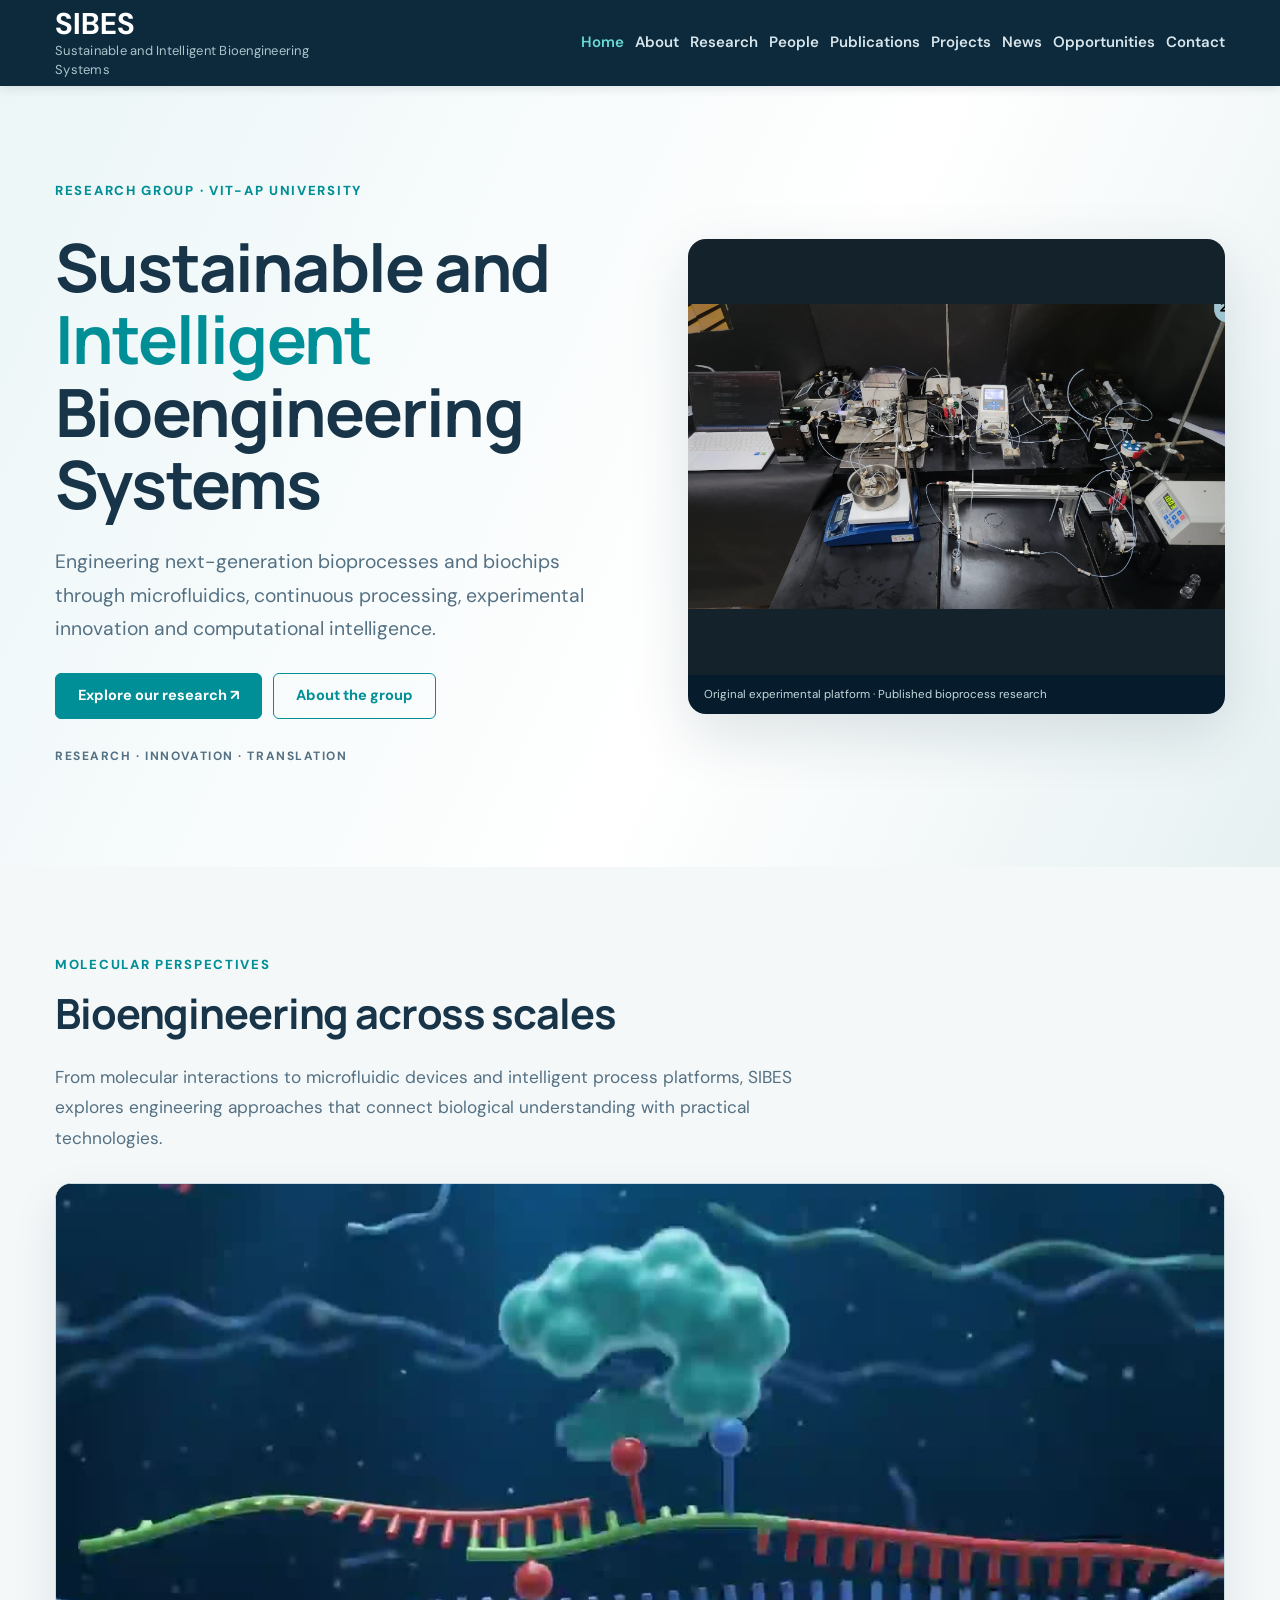
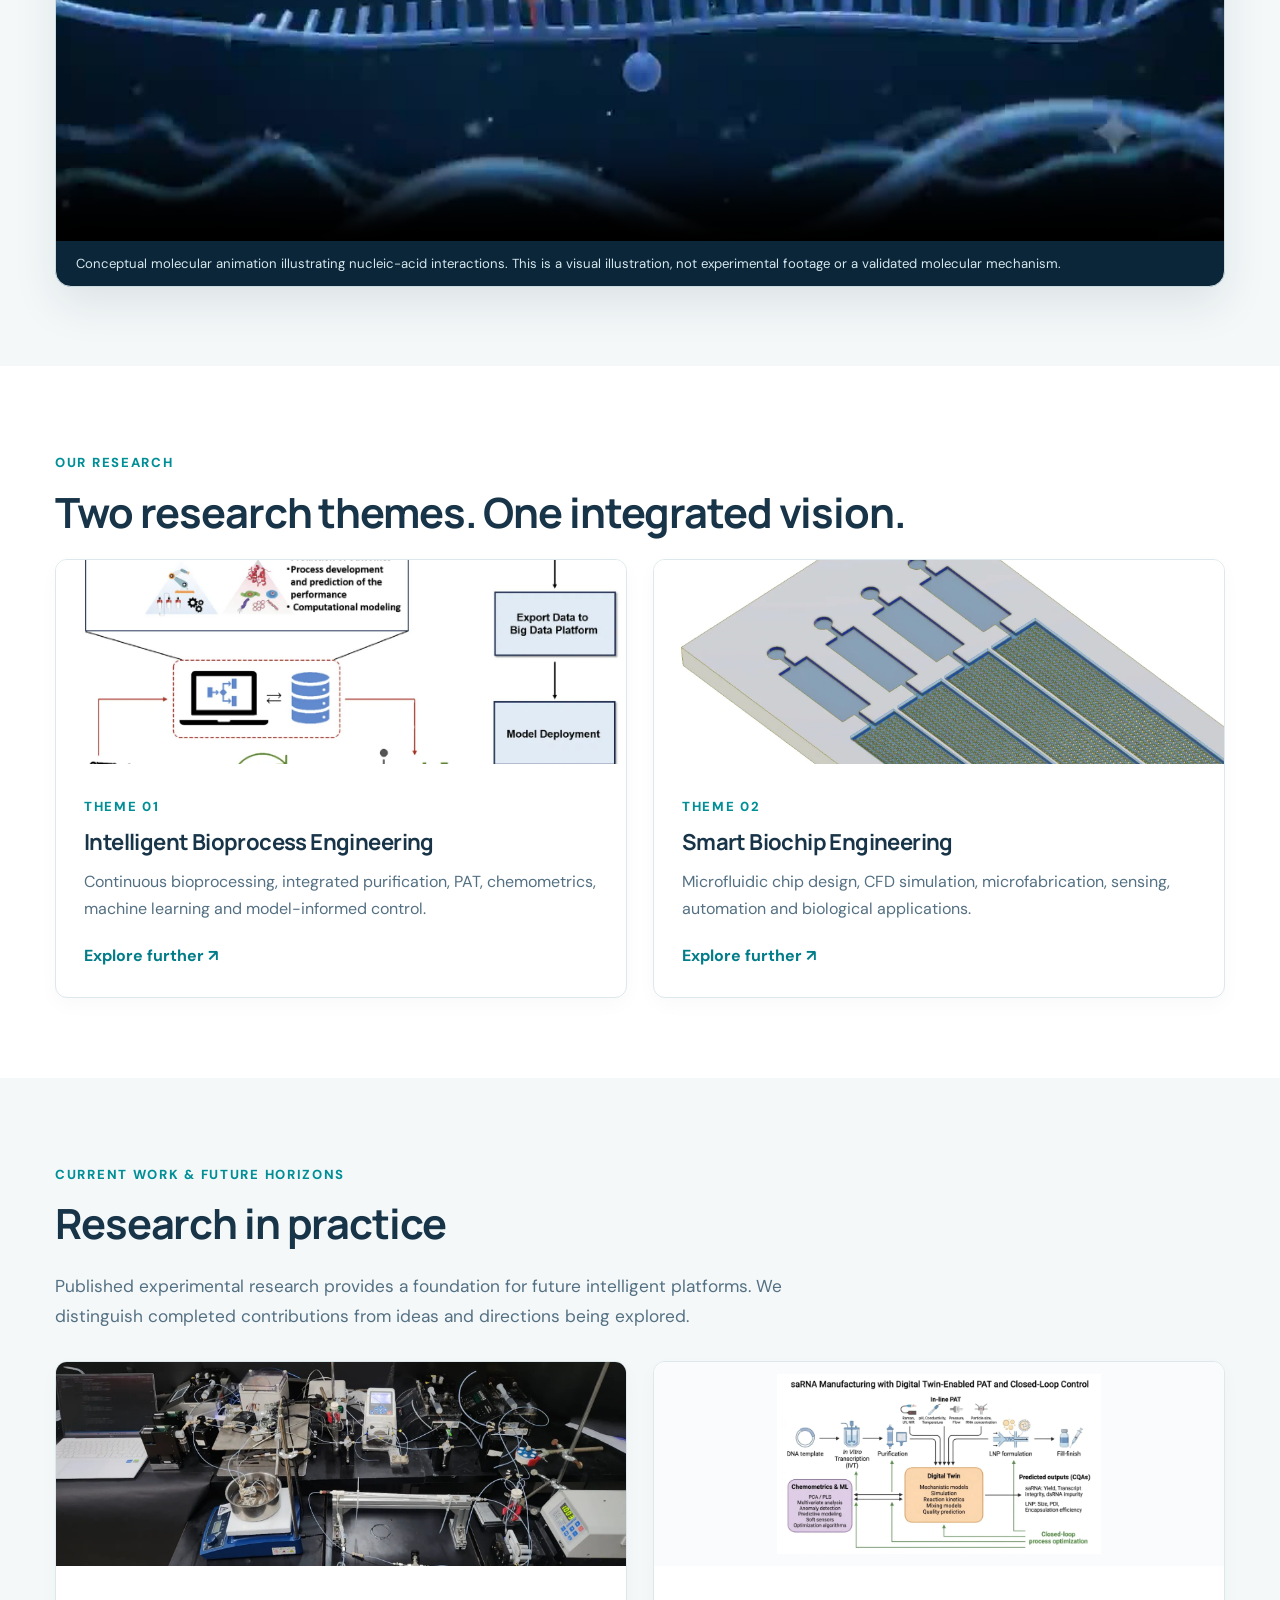
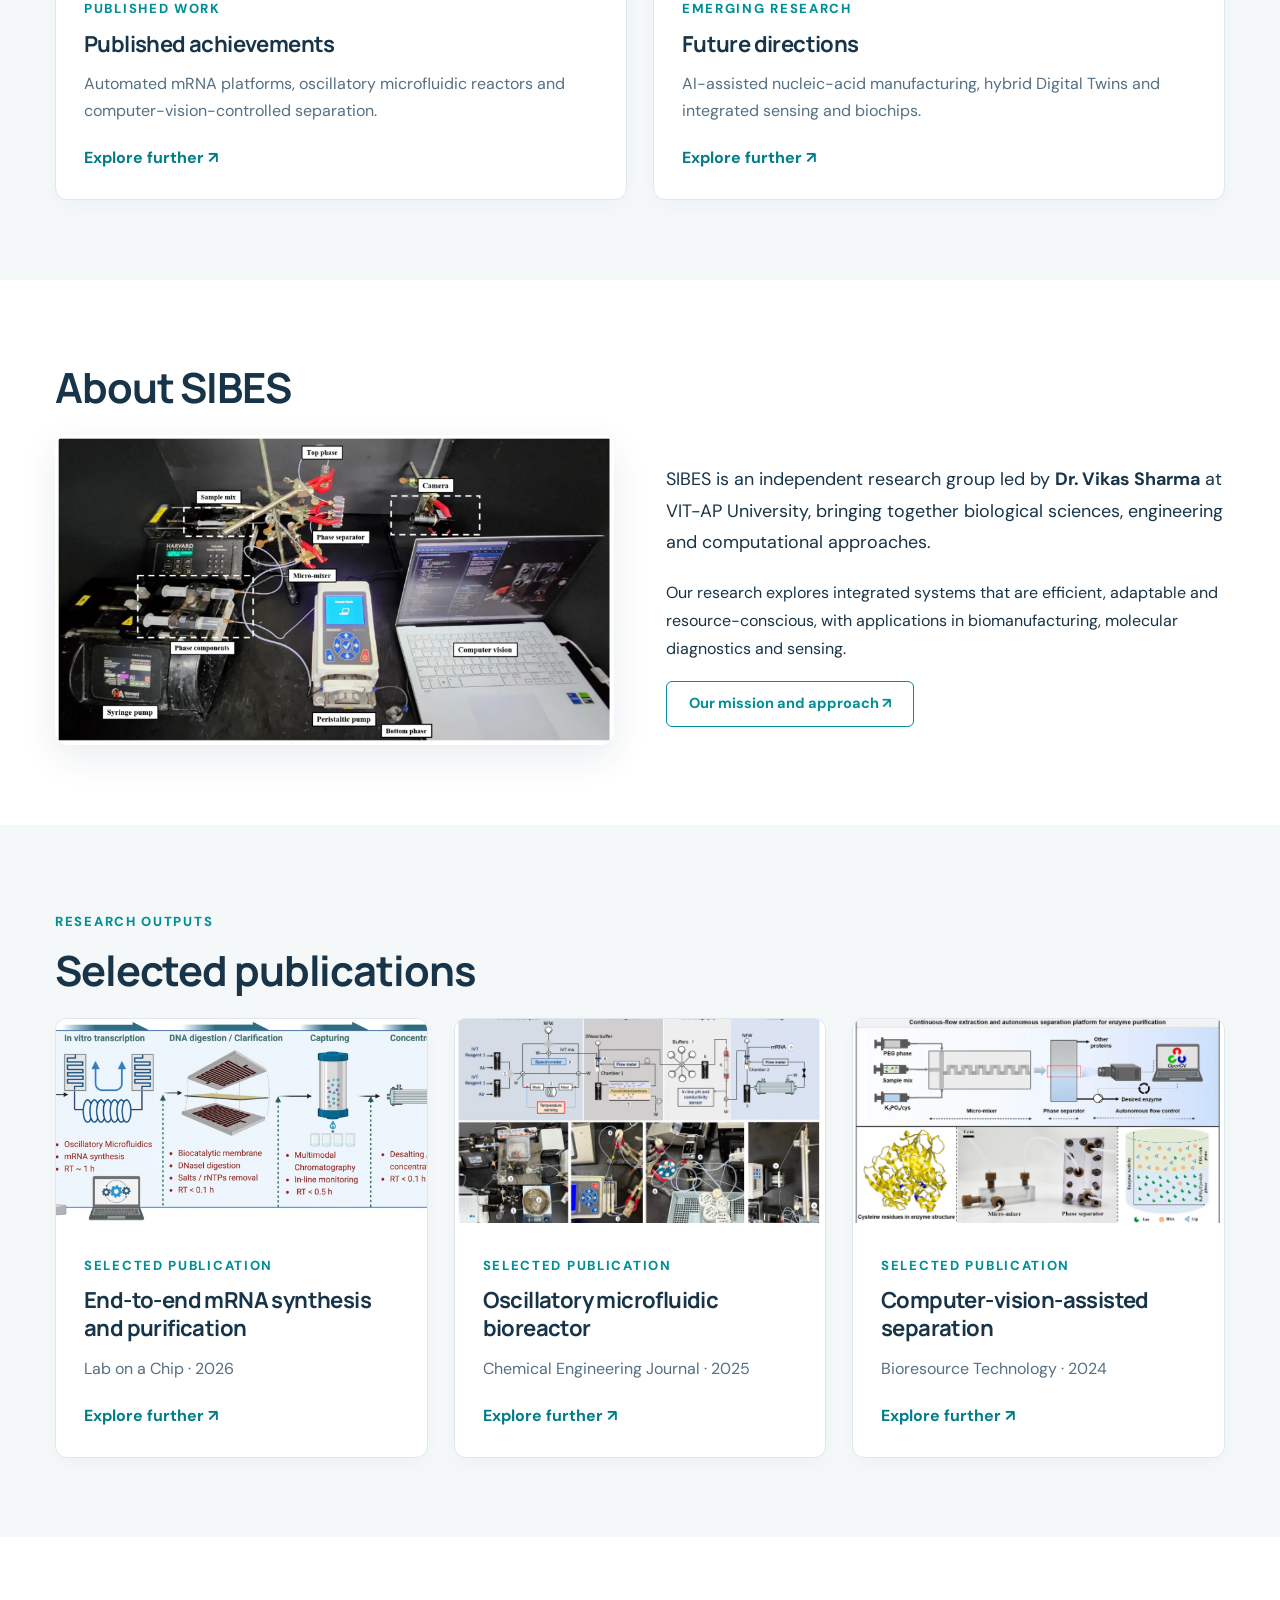
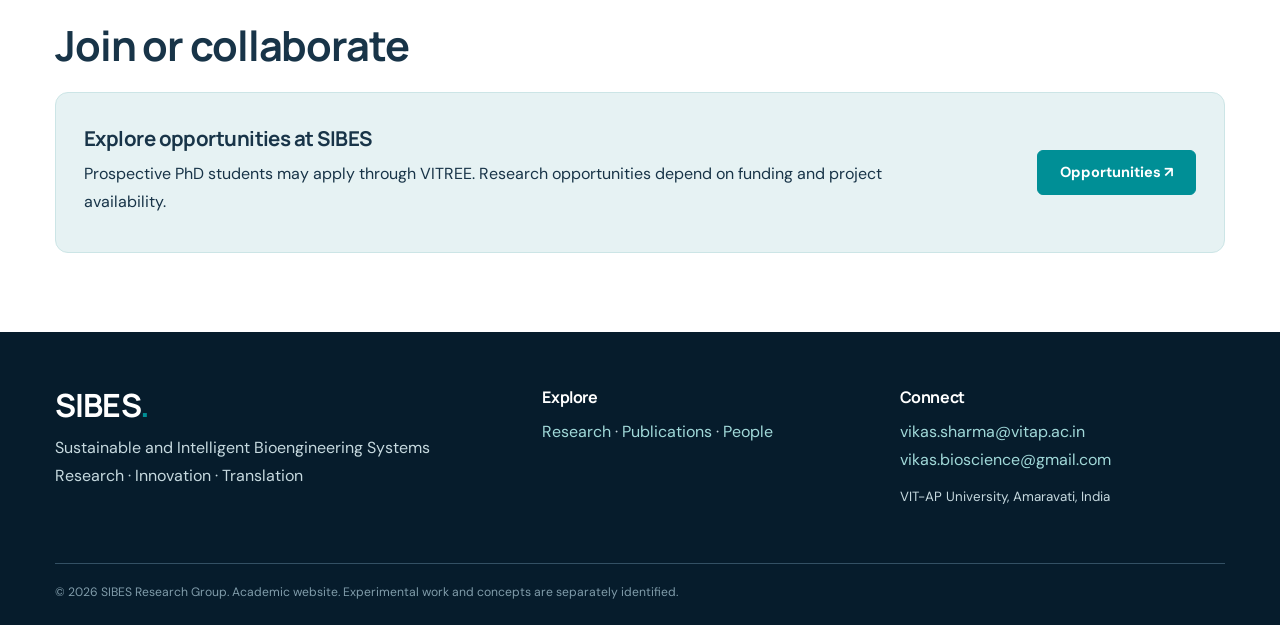
==== commit fc827a3d: "Logo" ====
--- a/index.html
+++ b/index.html
@@ -13,9 +13,12 @@
 
 <body>
     <header class="site-header">
-        <div class="container top-nav"><a class="brand" href="index.html"><span
-                    class="symbol">S<span>•</span></span><span><b>SIBES</b><small>Sustainable and Intelligent
-                        Bioengineering Systems</small></span></a><button aria-controls="nav" aria-expanded="false"
+        <div class="container top-nav"><a class="brand" href="index.html">
+  <span class="brand-copy">
+    <strong>SIBES</strong>
+    <small>Sustainable and Intelligent Bioengineering Systems</small>
+  </span>
+</a><button aria-controls="nav" aria-expanded="false"
                 class="toggle" type="button">☰ <span class="sr-only">Menu</span></button>
             <nav id="nav"><a class="active" href="index.html">Home</a><a class="" href="about.html">About</a><a class=""
                     href="research.html">Research</a><a class="" href="people.html">People</a><a class=""
--- a/styles.css
+++ b/styles.css
@@ -174,3 +174,19 @@
     font-size: 16px;
     margin: 12px 0 0;
 }
+
+/* Improved SIBES header */
+.brand-copy strong {
+    font-size: 30px;
+    line-height: 1.15;
+}
+
+.brand-copy small {
+    font-size: 13px;
+    line-height: 1.4;
+}
+
+#nav a {
+    font-size: 15px;
+    font-weight: 600;
+}
